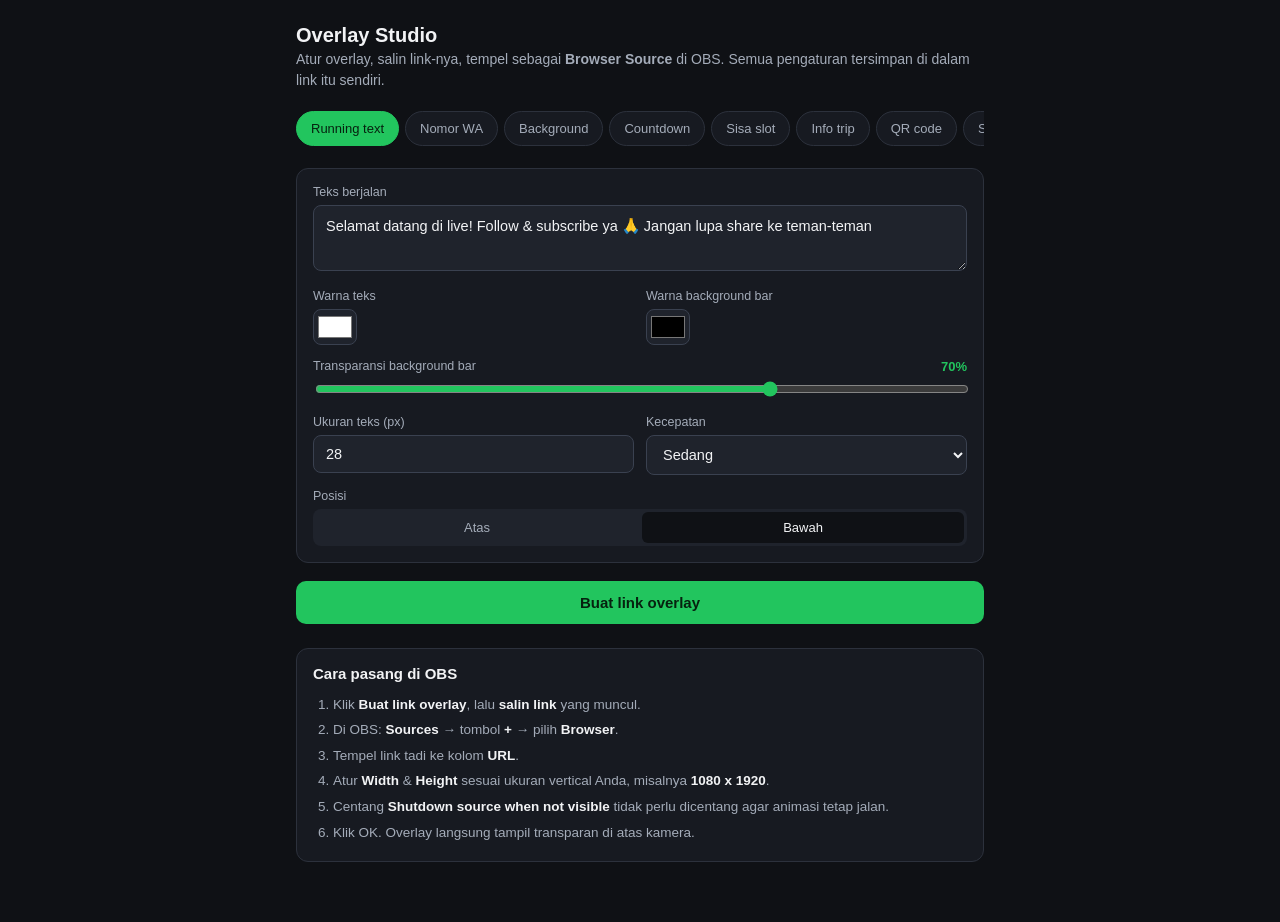
==== index.html @ 0dc7e1d9 "Rename Index.html to index.html" ====
<!DOCTYPE html>
<html lang="id">
<head>
<meta charset="UTF-8">
<meta name="viewport" content="width=device-width, initial-scale=1, viewport-fit=cover">
<title>Overlay Studio - OBS Overlay Generator</title>
<style>
  :root {
    --bg0: #0f1115; --bg1: #171a21; --bg2: #1f232c;
    --border: #2c313c; --border-strong: #3a4150;
    --text-primary: #f2f3f5; --text-secondary: #a4acb9; --text-muted: #6b7280;
    --accent: #22c55e; --accent-dark: #15803d;
    --pink: #ec4899; --blue: #3b82f6; --amber: #f59e0b;
    --radius: 10px;
  }
  * { box-sizing: border-box; }
  html, body {
    margin: 0; padding: 0;
    background: var(--bg0);
    color: var(--text-primary);
    font-family: -apple-system, BlinkMacSystemFont, "Segoe UI", Roboto, sans-serif;
    padding-top: env(safe-area-inset-top, 0px);
    padding-bottom: env(safe-area-inset-bottom, 0px);
  }
  .wrap { max-width: 720px; margin: 0 auto; padding: 20px 16px 60px; }
  h1 { font-size: 20px; font-weight: 600; margin: 4px 0 2px; }
  .sub { color: var(--text-secondary); font-size: 14px; margin: 0 0 20px; line-height: 1.5; }
  .tabs { display: flex; gap: 6px; overflow-x: auto; padding-bottom: 4px; margin-bottom: 18px; }
  .tab {
    flex: 0 0 auto; padding: 9px 14px; border-radius: 999px;
    background: var(--bg1); border: 1px solid var(--border);
    color: var(--text-secondary); font-size: 13px; font-weight: 500;
    cursor: pointer; white-space: nowrap; user-select: none;
  }
  .tab.active { background: var(--accent); border-color: var(--accent); color: #06210f; }
  .panel { display: none; }
  .panel.active { display: block; }
  .card {
    background: var(--bg1); border: 1px solid var(--border);
    border-radius: 12px; padding: 16px; margin-bottom: 14px;
  }
  label { display: block; font-size: 12.5px; color: var(--text-secondary); margin: 0 0 6px; font-weight: 500; }
  .row { margin-bottom: 14px; }
  .row:last-child { margin-bottom: 0; }
  input[type=text], input[type=number], select, textarea {
    width: 100%; background: var(--bg2); border: 1px solid var(--border-strong);
    color: var(--text-primary); border-radius: 8px; padding: 10px 12px;
    font-size: 14.5px; font-family: inherit;
  }
  textarea { resize: vertical; min-height: 60px; line-height: 1.5; }
  input[type=color] {
    width: 44px; height: 36px; border-radius: 8px; border: 1px solid var(--border-strong);
    background: var(--bg2); padding: 2px; cursor: pointer;
  }
  input[type=range] { width: 100%; accent-color: var(--accent); }
  .two-col { display: grid; grid-template-columns: 1fr 1fr; gap: 12px; }
  .color-row { display: flex; align-items: center; gap: 10px; }
  .color-row span { font-size: 13px; color: var(--text-muted); }
  .hint { font-size: 12px; color: var(--text-muted); margin-top: 5px; line-height: 1.4; }
  .range-val { font-size: 13px; color: var(--accent); font-weight: 600; float: right; }
  .btn {
    width: 100%; padding: 13px; border-radius: 10px; border: none;
    background: var(--accent); color: #06210f; font-size: 15px; font-weight: 600;
    cursor: pointer; margin-top: 4px;
  }
  .btn:active { transform: scale(0.98); }
  .link-box {
    background: var(--bg2); border: 1px solid var(--border-strong); border-radius: 8px;
    padding: 10px 12px; font-size: 12px; color: var(--text-secondary);
    word-break: break-all; margin-top: 12px; font-family: monospace; display: none;
    line-height: 1.5;
  }
  .link-box.show { display: block; }
  .copied { color: var(--accent) !important; }
  .preview-btn {
    display: block; text-align: center; margin-top: 10px; padding: 11px;
    border-radius: 10px; border: 1px solid var(--border-strong); color: var(--text-primary);
    text-decoration: none; font-size: 14px; font-weight: 500; background: var(--bg2);
  }
  .obs-steps {
    background: var(--bg1); border: 1px solid var(--border); border-radius: 12px;
    padding: 16px; margin-top: 24px;
  }
  .obs-steps h3 { font-size: 15px; margin: 0 0 10px; }
  .obs-steps ol { margin: 0; padding-left: 20px; color: var(--text-secondary); font-size: 13.5px; line-height: 1.9; }
  .obs-steps b { color: var(--text-primary); }
  .segment { display: flex; gap: 4px; background: var(--bg2); border-radius: 8px; padding: 3px; }
  .segment button {
    flex: 1; padding: 8px; border: none; border-radius: 6px; background: transparent;
    color: var(--text-secondary); font-size: 13px; cursor: pointer; font-weight: 500;
  }
  .segment button.active { background: var(--bg0); color: var(--text-primary); }
</style>
</head>
<body>

<div id="editor" class="wrap">
  <h1>Overlay Studio</h1>
  <p class="sub">Atur overlay, salin link-nya, tempel sebagai <b>Browser Source</b> di OBS. Semua pengaturan tersimpan di dalam link itu sendiri.</p>

  <div class="tabs">
    <div class="tab active" data-tab="runningtext">Running text</div>
    <div class="tab" data-tab="wa">Nomor WA</div>
    <div class="tab" data-tab="bg">Background</div>
    <div class="tab" data-tab="countdown">Countdown</div>
    <div class="tab" data-tab="slot">Sisa slot</div>
    <div class="tab" data-tab="trip">Info trip</div>
    <div class="tab" data-tab="qr">QR code</div>
    <div class="tab" data-tab="social">Social bar</div>
    <div class="tab" data-tab="alert">Alert manual</div>
    <div class="tab" data-tab="frame">Bingkai</div>
    <div class="tab" data-tab="livebadge">Live badge</div>
    <div class="tab" data-tab="camcircle">Kamera bulat</div>
    <div class="tab" data-tab="splitline">Garis pemisah</div>
  </div>

  <!-- RUNNING TEXT -->
  <div class="panel active" id="panel-runningtext">
    <div class="card">
      <div class="row">
        <label>Teks berjalan</label>
        <textarea id="rt-text">Selamat datang di live! Follow & subscribe ya 🙏 Jangan lupa share ke teman-teman</textarea>
      </div>
      <div class="row two-col">
        <div>
          <label>Warna teks</label>
          <div class="color-row"><input type="color" id="rt-color" value="#ffffff"></div>
        </div>
        <div>
          <label>Warna background bar</label>
          <div class="color-row"><input type="color" id="rt-bgcolor" value="#000000"></div>
        </div>
      </div>
      <div class="row">
        <label>Transparansi background bar<span class="range-val" id="rt-opacity-val">70%</span></label>
        <input type="range" id="rt-opacity" min="0" max="100" value="70">
      </div>
      <div class="row two-col">
        <div>
          <label>Ukuran teks (px)</label>
          <input type="number" id="rt-size" value="28" min="10" max="80">
        </div>
        <div>
          <label>Kecepatan</label>
          <select id="rt-speed">
            <option value="35">Lambat</option>
            <option value="20" selected>Sedang</option>
            <option value="10">Cepat</option>
          </select>
        </div>
      </div>
      <div class="row">
        <label>Posisi</label>
        <div class="segment">
          <button data-val="top" class="pos-btn">Atas</button>
          <button data-val="bottom" class="pos-btn active">Bawah</button>
        </div>
      </div>
    </div>
    <button class="btn" onclick="generateLink('runningtext')">Buat link overlay</button>
    <div class="link-box" id="link-runningtext"></div>
    <button class="preview-btn" id="preview-runningtext" style="display:none">Lihat pratinjau</button>
  </div>

  <!-- WA -->
  <div class="panel" id="panel-wa">
    <div class="card">
      <div class="row">
        <label>Nomor WhatsApp (tampil sebagai teks)</label>
        <input type="text" id="wa-number" placeholder="0812-3456-7890" value="0812-3456-7890">
      </div>
      <div class="row">
        <label>Label kecil di atas nomor (opsional)</label>
        <input type="text" id="wa-label" placeholder="Order via WA" value="Order via WhatsApp">
      </div>
      <div class="row two-col">
        <div>
          <label>Warna teks</label>
          <div class="color-row"><input type="color" id="wa-color" value="#ffffff"></div>
        </div>
        <div>
          <label>Warna badge</label>
          <div class="color-row"><input type="color" id="wa-bgcolor" value="#22c55e"></div>
        </div>
      </div>
      <div class="row">
        <label>Efek</label>
        <div class="segment">
          <button data-val="pulse" class="wa-effect active">Berdenyut</button>
          <button data-val="bounce" class="wa-effect">Memantul</button>
          <button data-val="static" class="wa-effect">Diam</button>
        </div>
      </div>
      <div class="row">
        <label>Posisi</label>
        <select id="wa-pos">
          <option value="bottom-right" selected>Kanan bawah</option>
          <option value="bottom-left">Kiri bawah</option>
          <option value="top-right">Kanan atas</option>
          <option value="top-left">Kiri atas</option>
        </select>
      </div>
    </div>
    <button class="btn" onclick="generateLink('wa')">Buat link overlay</button>
    <div class="link-box" id="link-wa"></div>
    <button class="preview-btn" id="preview-wa" style="display:none">Lihat pratinjau</button>
  </div>

  <!-- BG -->
  <div class="panel" id="panel-bg">
    <div class="card">
      <div class="row">
        <label>Gaya background</label>
        <select id="bg-style">
          <option value="particles">Partikel melayang</option>
          <option value="gradient">Gradasi bergerak</option>
          <option value="bokeh">Bokeh lingkaran</option>
          <option value="grid">Grid neon bergerak</option>
        </select>
      </div>
      <div class="row two-col">
        <div>
          <label>Warna utama</label>
          <div class="color-row"><input type="color" id="bg-color1" value="#22c55e"></div>
        </div>
        <div>
          <label>Warna kedua</label>
          <div class="color-row"><input type="color" id="bg-color2" value="#ec4899"></div>
        </div>
      </div>
      <div class="row">
        <label>Kecepatan animasi<span class="range-val" id="bg-speed-val">Sedang</span></label>
        <input type="range" id="bg-speed" min="1" max="3" value="2">
      </div>
      <div class="hint">Background ini transparan — cocok ditaruh sebagai layer paling belakang di OBS, di bawah kamera Anda.</div>
    </div>
    <button class="btn" onclick="generateLink('bg')">Buat link overlay</button>
    <div class="link-box" id="link-bg"></div>
    <button class="preview-btn" id="preview-bg" style="display:none">Lihat pratinjau</button>
  </div>

  <!-- COUNTDOWN -->
  <div class="panel" id="panel-countdown">
    <div class="card">
      <div class="row">
        <label>Judul kecil</label>
        <input type="text" id="cd-title" value="Berangkat dalam">
      </div>
      <div class="row">
        <label>Tanggal & jam target</label>
        <input type="text" id="cd-target" placeholder="2026-10-05T06:00" value="">
        <div class="hint">Format: YYYY-MM-DD lalu jam, misal 2026-10-05T06:00 (jam 6 pagi tgl 5 Okt 2026). Boleh diketik manual.</div>
      </div>
      <div class="row two-col">
        <div>
          <label>Warna teks</label>
          <div class="color-row"><input type="color" id="cd-color" value="#ffffff"></div>
        </div>
        <div>
          <label>Warna badge</label>
          <div class="color-row"><input type="color" id="cd-bgcolor" value="#15803d"></div>
        </div>
      </div>
      <div class="row">
        <label>Posisi</label>
        <select id="cd-pos">
          <option value="top-center" selected>Tengah atas</option>
          <option value="top-right">Kanan atas</option>
          <option value="top-left">Kiri atas</option>
          <option value="bottom-center">Tengah bawah</option>
        </select>
      </div>
      <div class="hint">Kalau waktu sudah lewat, overlay otomatis menampilkan "Trip sudah dimulai".</div>
    </div>
    <button class="btn" onclick="generateLink('countdown')">Buat link overlay</button>
    <div class="link-box" id="link-countdown"></div>
    <button class="preview-btn" id="preview-countdown" style="display:none">Lihat pratinjau</button>
  </div>

  <!-- SLOT -->
  <div class="panel" id="panel-slot">
    <div class="card">
      <div class="row two-col">
        <div>
          <label>Sisa slot</label>
          <input type="number" id="slot-sisa" value="4" min="0">
        </div>
        <div>
          <label>Total kuota</label>
          <input type="number" id="slot-total" value="15" min="1">
        </div>
      </div>
      <div class="row">
        <label>Teks tambahan (opsional)</label>
        <input type="text" id="slot-label" value="Slot pendakian tersisa">
      </div>
      <div class="row two-col">
        <div>
          <label>Warna teks</label>
          <div class="color-row"><input type="color" id="slot-color" value="#ffffff"></div>
        </div>
        <div>
          <label>Warna badge</label>
          <div class="color-row"><input type="color" id="slot-bgcolor" value="#d97706"></div>
        </div>
      </div>
      <div class="row">
        <label>Posisi</label>
        <select id="slot-pos">
          <option value="top-right" selected>Kanan atas</option>
          <option value="top-left">Kiri atas</option>
          <option value="bottom-right">Kanan bawah</option>
          <option value="bottom-left">Kiri bawah</option>
        </select>
      </div>
      <div class="hint">Angka sisa slot ini manual — ubah di sini lalu generate ulang link setiap kali slot berkurang.</div>
    </div>
    <button class="btn" onclick="generateLink('slot')">Buat link overlay</button>
    <div class="link-box" id="link-slot"></div>
    <button class="preview-btn" id="preview-slot" style="display:none">Lihat pratinjau</button>
  </div>

  <!-- TRIP INFO (lower third) -->
  <div class="panel" id="panel-trip">
    <div class="card">
      <div class="row">
        <label>Nama gunung / trip</label>
        <input type="text" id="trip-nama" value="Gunung Prau via Patak Banteng">
      </div>
      <div class="row two-col">
        <div>
          <label>Tanggal</label>
          <input type="text" id="trip-tanggal" value="5-6 Okt 2026">
        </div>
        <div>
          <label>Harga</label>
          <input type="text" id="trip-harga" value="Rp350.000">
        </div>
      </div>
      <div class="row">
        <label>Fasilitas singkat (opsional)</label>
        <input type="text" id="trip-fasilitas" value="Termasuk: guide, tenda, makan 3x">
      </div>
      <div class="row two-col">
        <div>
          <label>Warna teks</label>
          <div class="color-row"><input type="color" id="trip-color" value="#ffffff"></div>
        </div>
        <div>
          <label>Warna panel</label>
          <div class="color-row"><input type="color" id="trip-bgcolor" value="#1e3a2f"></div>
        </div>
      </div>
      <div class="hint">Muncul dari bawah lalu diam beberapa detik, cocok dipakai saat Anda menjelaskan detail trip.</div>
    </div>
    <button class="btn" onclick="generateLink('trip')">Buat link overlay</button>
    <div class="link-box" id="link-trip"></div>
    <button class="preview-btn" id="preview-trip" style="display:none">Lihat pratinjau</button>
  </div>

  <!-- QR -->
  <div class="panel" id="panel-qr">
    <div class="card">
      <div class="row">
        <label>Isi QR (link pendaftaran / wa.me / dll)</label>
        <input type="text" id="qr-data" value="https://wa.me/6281234567890">
      </div>
      <div class="row">
        <label>Label di bawah QR</label>
        <input type="text" id="qr-label" value="Scan untuk daftar">
      </div>
      <div class="row">
        <label>Posisi</label>
        <select id="qr-pos">
          <option value="bottom-right" selected>Kanan bawah</option>
          <option value="bottom-left">Kiri bawah</option>
          <option value="top-right">Kanan atas</option>
          <option value="top-left">Kiri atas</option>
        </select>
      </div>
      <div class="hint">QR dibuat otomatis dari isi di atas, tampil dengan kotak putih agar mudah discan.</div>
    </div>
    <button class="btn" onclick="generateLink('qr')">Buat link overlay</button>
    <div class="link-box" id="link-qr"></div>
    <button class="preview-btn" id="preview-qr" style="display:none">Lihat pratinjau</button>
  </div>

  <!-- SOCIAL BAR -->
  <div class="panel" id="panel-social">
    <div class="card">
      <div class="row">
        <label>Instagram</label>
        <input type="text" id="soc-ig" value="@opentrip.id">
      </div>
      <div class="row">
        <label>TikTok</label>
        <input type="text" id="soc-tiktok" value="@opentrip.id">
      </div>
      <div class="row">
        <label>WhatsApp</label>
        <input type="text" id="soc-wa" value="0812-3456-7890">
      </div>
      <div class="row two-col">
        <div>
          <label>Warna teks</label>
          <div class="color-row"><input type="color" id="soc-color" value="#ffffff"></div>
        </div>
        <div>
          <label>Warna bar</label>
          <div class="color-row"><input type="color" id="soc-bgcolor" value="#0f172a"></div>
        </div>
      </div>
      <div class="row">
        <label>Posisi</label>
        <select id="soc-pos">
          <option value="top" selected>Bar atas</option>
          <option value="bottom">Bar bawah</option>
        </select>
      </div>
    </div>
    <button class="btn" onclick="generateLink('social')">Buat link overlay</button>
    <div class="link-box" id="link-social"></div>
    <button class="preview-btn" id="preview-social" style="display:none">Lihat pratinjau</button>
  </div>

  <!-- ALERT MANUAL -->
  <div class="panel" id="panel-alert">
    <div class="card">
      <div class="row">
        <label>Teks alert</label>
        <input type="text" id="alert-text" value="Pendaftar baru masuk!">
      </div>
      <div class="row two-col">
        <div>
          <label>Warna teks</label>
          <div class="color-row"><input type="color" id="alert-color" value="#ffffff"></div>
        </div>
        <div>
          <label>Warna badge</label>
          <div class="color-row"><input type="color" id="alert-bgcolor" value="#ec4899"></div>
        </div>
      </div>
      <div class="row">
        <label>Muncul selama (detik)</label>
        <input type="number" id="alert-durasi" value="5" min="2" max="30">
      </div>
      <div class="hint">Beda dari overlay lain: overlay ini muncul di tengah, tampil sesuai durasi, lalu hilang otomatis. Gunakan tombol pratinjau untuk memicunya ulang tiap kali dibutuhkan — untuk OBS, buka source ini lalu klik "Tampilkan lagi" di pojok saat mau memicu manual.</div>
    </div>
    <button class="btn" onclick="generateLink('alert')">Buat link overlay</button>
    <div class="link-box" id="link-alert"></div>
    <button class="preview-btn" id="preview-alert" style="display:none">Lihat pratinjau</button>
  </div>

  <!-- FRAME -->
  <div class="panel" id="panel-frame">
    <div class="card">
      <div class="row">
        <label>Warna bingkai</label>
        <div class="color-row"><input type="color" id="frame-color" value="#22c55e"></div>
      </div>
      <div class="row">
        <label>Gaya</label>
        <select id="frame-style">
          <option value="corners">Sudut saja</option>
          <option value="full" selected>Garis penuh tepi</option>
          <option value="sparkle">Garis + kilau bergerak</option>
        </select>
      </div>
      <div class="row">
        <label>Ketebalan (px)</label>
        <input type="number" id="frame-thick" value="6" min="2" max="20">
      </div>
      <div class="hint">Taruh sebagai layer paling atas di OBS agar bingkai tampil mengelilingi seluruh tampilan live.</div>
    </div>
    <button class="btn" onclick="generateLink('frame')">Buat link overlay</button>
    <div class="link-box" id="link-frame"></div>
    <button class="preview-btn" id="preview-frame" style="display:none">Lihat pratinjau</button>
  </div>

  <!-- LIVE BADGE -->
  <div class="panel" id="panel-livebadge">
    <div class="card">
      <div class="row">
        <label>Teks badge</label>
        <input type="text" id="lb-text" value="Live di TikTok & YouTube">
      </div>
      <div class="row two-col">
        <div>
          <label>Warna teks</label>
          <div class="color-row"><input type="color" id="lb-color" value="#111111"></div>
        </div>
        <div>
          <label>Warna badge</label>
          <div class="color-row"><input type="color" id="lb-bgcolor" value="#ffffff"></div>
        </div>
      </div>
      <div class="row">
        <label>Posisi</label>
        <select id="lb-pos">
          <option value="top-center" selected>Tengah atas</option>
          <option value="center">Tengah layar</option>
          <option value="bottom-center">Tengah bawah</option>
        </select>
      </div>
      <div class="hint">Badge kotak dengan ikon chat di kiri-kanan, mirip label "Live on Twitch" yang biasa dipakai untuk menandai simulcast.</div>
    </div>
    <button class="btn" onclick="generateLink('livebadge')">Buat link overlay</button>
    <div class="link-box" id="link-livebadge"></div>
    <button class="preview-btn" id="preview-livebadge" style="display:none">Lihat pratinjau</button>
  </div>

  <!-- CAMERA CIRCLE -->
  <div class="panel" id="panel-camcircle">
    <div class="card">
      <div class="row">
        <label>Ukuran lingkaran</label>
        <select id="cc-size">
          <option value="180">Kecil</option>
          <option value="260" selected>Sedang</option>
          <option value="340">Besar</option>
        </select>
      </div>
      <div class="row">
        <label>Posisi</label>
        <select id="cc-pos">
          <option value="bottom-right" selected>Kanan bawah</option>
          <option value="bottom-left">Kiri bawah</option>
          <option value="top-right">Kanan atas</option>
          <option value="top-left">Kiri atas</option>
        </select>
      </div>
      <div class="row two-col">
        <div>
          <label>Warna border</label>
          <div class="color-row"><input type="color" id="cc-bordercolor" value="#ffffff"></div>
        </div>
        <div>
          <label>Ketebalan border (px)</label>
          <input type="number" id="cc-borderthick" value="6" min="2" max="20">
        </div>
      </div>
      <div class="hint">Ini hanya bingkai lingkaran transparan di tengahnya. Di OBS, taruh source kamera Anda di bawah bingkai ini, lalu geser & sesuaikan ukurannya sampai wajah pas berada di dalam lingkaran.</div>
    </div>
    <button class="btn" onclick="generateLink('camcircle')">Buat link overlay</button>
    <div class="link-box" id="link-camcircle"></div>
    <button class="preview-btn" id="preview-camcircle" style="display:none">Lihat pratinjau</button>
  </div>

  <!-- SPLIT LINE -->
  <div class="panel" id="panel-splitline">
    <div class="card">
      <div class="row">
        <label>Posisi garis</label>
        <select id="split-pos">
          <option value="50" selected>Tengah (50%)</option>
          <option value="40">Lebih ke atas (40%)</option>
          <option value="60">Lebih ke bawah (60%)</option>
        </select>
      </div>
      <div class="row two-col">
        <div>
          <label>Warna garis</label>
          <div class="color-row"><input type="color" id="split-color" value="#ffffff"></div>
        </div>
        <div>
          <label>Ketebalan (px)</label>
          <input type="number" id="split-thick" value="6" min="2" max="20">
        </div>
      </div>
      <div class="hint">Garis horizontal membagi layar jadi dua area, seperti tampilan live dengan dua kamera bertumpuk (kamera wajah di atas, layar/produk di bawah). Taruh source kamera atas dan bawah sendiri di OBS, garis ini hanya pembatasnya, ditaruh di layer paling depan.</div>
    </div>
    <button class="btn" onclick="generateLink('splitline')">Buat link overlay</button>
    <div class="link-box" id="link-splitline"></div>
    <button class="preview-btn" id="preview-splitline" style="display:none">Lihat pratinjau</button>
  </div>

  <div class="obs-steps">
    <h3>Cara pasang di OBS</h3>
    <ol>
      <li>Klik <b>Buat link overlay</b>, lalu <b>salin link</b> yang muncul.</li>
      <li>Di OBS: <b>Sources</b> → tombol <b>+</b> → pilih <b>Browser</b>.</li>
      <li>Tempel link tadi ke kolom <b>URL</b>.</li>
      <li>Atur <b>Width</b> & <b>Height</b> sesuai ukuran vertical Anda, misalnya <b>1080 x 1920</b>.</li>
      <li>Centang <b>Shutdown source when not visible</b> tidak perlu dicentang agar animasi tetap jalan.</li>
      <li>Klik OK. Overlay langsung tampil transparan di atas kamera.</li>
    </ol>
  </div>
</div>

<!-- OVERLAY RENDER TARGETS (hidden unless URL has ?ov=) -->
<div id="ov-runningtext" style="display:none"></div>
<div id="ov-wa" style="display:none"></div>
<div id="ov-bg" style="display:none"></div>
<div id="ov-countdown" style="display:none"></div>
<div id="ov-slot" style="display:none"></div>
<div id="ov-trip" style="display:none"></div>
<div id="ov-qr" style="display:none"></div>
<div id="ov-social" style="display:none"></div>
<div id="ov-alert" style="display:none"></div>
<div id="ov-frame" style="display:none"></div>
<div id="ov-livebadge" style="display:none"></div>
<div id="ov-camcircle" style="display:none"></div>
<div id="ov-splitline" style="display:none"></div>

<script>
// ---------- TAB SWITCHING ----------
document.querySelectorAll('.tab').forEach(t => {
  t.onclick = () => {
    document.querySelectorAll('.tab').forEach(x => x.classList.remove('active'));
    document.querySelectorAll('.panel').forEach(x => x.classList.remove('active'));
    t.classList.add('active');
    document.getElementById('panel-' + t.dataset.tab).classList.add('active');
  };
});
document.querySelectorAll('.pos-btn').forEach(b => {
  b.onclick = () => { document.querySelectorAll('.pos-btn').forEach(x=>x.classList.remove('active')); b.classList.add('active'); };
});
document.querySelectorAll('.wa-effect').forEach(b => {
  b.onclick = () => { document.querySelectorAll('.wa-effect').forEach(x=>x.classList.remove('active')); b.classList.add('active'); };
});
document.getElementById('rt-opacity').oninput = e => document.getElementById('rt-opacity-val').textContent = e.target.value + '%';
document.getElementById('bg-speed').oninput = e => {
  const labels = {1:'Lambat', 2:'Sedang', 3:'Cepat'};
  document.getElementById('bg-speed-val').textContent = labels[e.target.value];
};

function b64(str) { return btoa(unescape(encodeURIComponent(str))); }

function baseUrl() {
  return location.origin + location.pathname;
}

function generateLink(type) {
  const p = new URLSearchParams();
  p.set('ov', type);

  if (type === 'runningtext') {
    p.set('text', b64(document.getElementById('rt-text').value || ' '));
    p.set('color', document.getElementById('rt-color').value);
    p.set('bgcolor', document.getElementById('rt-bgcolor').value);
    p.set('opacity', document.getElementById('rt-opacity').value);
    p.set('size', document.getElementById('rt-size').value);
    p.set('speed', document.getElementById('rt-speed').value);
    p.set('pos', document.querySelector('.pos-btn.active').dataset.val);
  } else if (type === 'wa') {
    p.set('number', b64(document.getElementById('wa-number').value || ''));
    p.set('label', b64(document.getElementById('wa-label').value || ''));
    p.set('color', document.getElementById('wa-color').value);
    p.set('bgcolor', document.getElementById('wa-bgcolor').value);
    p.set('effect', document.querySelector('.wa-effect.active').dataset.val);
    p.set('pos', document.getElementById('wa-pos').value);
  } else if (type === 'bg') {
    p.set('style', document.getElementById('bg-style').value);
    p.set('c1', document.getElementById('bg-color1').value);
    p.set('c2', document.getElementById('bg-color2').value);
    p.set('speed', document.getElementById('bg-speed').value);
  } else if (type === 'countdown') {
    p.set('title', b64(document.getElementById('cd-title').value || ''));
    p.set('target', document.getElementById('cd-target').value || '');
    p.set('color', document.getElementById('cd-color').value);
    p.set('bgcolor', document.getElementById('cd-bgcolor').value);
    p.set('pos', document.getElementById('cd-pos').value);
  } else if (type === 'slot') {
    p.set('sisa', document.getElementById('slot-sisa').value);
    p.set('total', document.getElementById('slot-total').value);
    p.set('label', b64(document.getElementById('slot-label').value || ''));
    p.set('color', document.getElementById('slot-color').value);
    p.set('bgcolor', document.getElementById('slot-bgcolor').value);
    p.set('pos', document.getElementById('slot-pos').value);
  } else if (type === 'trip') {
    p.set('nama', b64(document.getElementById('trip-nama').value || ''));
    p.set('tanggal', b64(document.getElementById('trip-tanggal').value || ''));
    p.set('harga', b64(document.getElementById('trip-harga').value || ''));
    p.set('fasilitas', b64(document.getElementById('trip-fasilitas').value || ''));
    p.set('color', document.getElementById('trip-color').value);
    p.set('bgcolor', document.getElementById('trip-bgcolor').value);
  } else if (type === 'qr') {
    p.set('data', b64(document.getElementById('qr-data').value || ''));
    p.set('label', b64(document.getElementById('qr-label').value || ''));
    p.set('pos', document.getElementById('qr-pos').value);
  } else if (type === 'social') {
    p.set('ig', b64(document.getElementById('soc-ig').value || ''));
    p.set('tiktok', b64(document.getElementById('soc-tiktok').value || ''));
    p.set('wa', b64(document.getElementById('soc-wa').value || ''));
    p.set('color', document.getElementById('soc-color').value);
    p.set('bgcolor', document.getElementById('soc-bgcolor').value);
    p.set('pos', document.getElementById('soc-pos').value);
  } else if (type === 'alert') {
    p.set('text', b64(document.getElementById('alert-text').value || ''));
    p.set('color', document.getElementById('alert-color').value);
    p.set('bgcolor', document.getElementById('alert-bgcolor').value);
    p.set('durasi', document.getElementById('alert-durasi').value);
  } else if (type === 'frame') {
    p.set('color', document.getElementById('frame-color').value);
    p.set('style', document.getElementById('frame-style').value);
    p.set('thick', document.getElementById('frame-thick').value);
  } else if (type === 'livebadge') {
    p.set('text', b64(document.getElementById('lb-text').value || ''));
    p.set('color', document.getElementById('lb-color').value);
    p.set('bgcolor', document.getElementById('lb-bgcolor').value);
    p.set('pos', document.getElementById('lb-pos').value);
  } else if (type === 'camcircle') {
    p.set('size', document.getElementById('cc-size').value);
    p.set('pos', document.getElementById('cc-pos').value);
    p.set('bordercolor', document.getElementById('cc-bordercolor').value);
    p.set('borderthick', document.getElementById('cc-borderthick').value);
  } else if (type === 'splitline') {
    p.set('splitpos', document.getElementById('split-pos').value);
    p.set('color', document.getElementById('split-color').value);
    p.set('thick', document.getElementById('split-thick').value);
  }

  const url = baseUrl() + '?' + p.toString();
  const box = document.getElementById('link-' + type);
  box.classList.add('show');
  box.textContent = url;
  box.onclick = () => {
    navigator.clipboard.writeText(url).then(() => {
      box.classList.add('copied');
      const old = box.textContent;
      box.textContent = 'Tersalin! ' + old;
      setTimeout(() => { box.textContent = old; box.classList.remove('copied'); }, 1500);
    });
  };
  box.style.cursor = 'pointer';
  box.title = 'Klik untuk salin';

  const prevBtn = document.getElementById('preview-' + type);
  prevBtn.style.display = 'block';
  prevBtn.onclick = () => { location.href = url; };

  // try clipboard immediately too
  navigator.clipboard.writeText(url).catch(()=>{});
}

// ---------- OVERLAY RENDER MODE ----------
(function() {
  const params = new URLSearchParams(location.search);
  const ov = params.get('ov');
  if (!ov) return; // editor mode, do nothing more

  document.getElementById('editor').style.display = 'none';
  document.documentElement.style.background = 'transparent';
  document.body.style.background = 'transparent';

  const backBtn = document.createElement('button');
  backBtn.textContent = '← Editor';
  backBtn.style.cssText = 'position:fixed;top:10px;left:10px;z-index:9999;padding:8px 14px;border-radius:8px;border:1px solid #444;background:rgba(0,0,0,0.6);color:#fff;font-size:13px;font-family:sans-serif;';
  backBtn.onclick = () => { location.href = baseUrl(); };
  document.body.appendChild(backBtn);

  function unb64(s) { try { return decodeURIComponent(escape(atob(s))); } catch(e) { return ''; } }

  if (ov === 'runningtext') {
    const el = document.getElementById('ov-runningtext');
    el.style.display = 'block';
    const text = unb64(params.get('text') || '');
    const color = params.get('color') || '#ffffff';
    const bgcolor = params.get('bgcolor') || '#000000';
    const opacity = (parseInt(params.get('opacity') || '70')) / 100;
    const size = params.get('size') || '28';
    const speed = params.get('speed') || '20';
    const pos = params.get('pos') || 'bottom';

    function hexToRgba(hex, a) {
      const r = parseInt(hex.slice(1,3),16), g = parseInt(hex.slice(3,5),16), b = parseInt(hex.slice(5,7),16);
      return 'rgba(' + r + ',' + g + ',' + b + ',' + a + ')';
    }

    el.innerHTML = `
      <style>
        html, body { margin:0; padding:0; background:transparent; overflow:hidden; }
        .rt-bar {
          position: fixed; left:0; right:0; ${pos === 'top' ? 'top:0;' : 'bottom:0;'}
          background: ${hexToRgba(bgcolor, opacity)};
          padding: 14px 0;
          overflow: hidden;
          white-space: nowrap;
        }
        .rt-track {
          display: inline-block;
          white-space: nowrap;
          animation: rt-scroll ${speed}s linear infinite;
          font-size: ${size}px;
          color: ${color};
          font-family: -apple-system, sans-serif;
          font-weight: 600;
        }
        @keyframes rt-scroll {
          from { transform: translateX(100vw); }
          to { transform: translateX(-100%); }
        }
      </style>
      <div class="rt-bar"><div class="rt-track">${text.replace(/</g,'&lt;')}</div></div>
    `;
  }

  if (ov === 'wa') {
    const el = document.getElementById('ov-wa');
    el.style.display = 'block';
    const number = unb64(params.get('number') || '');
    const label = unb64(params.get('label') || '');
    const color = params.get('color') || '#ffffff';
    const bgcolor = params.get('bgcolor') || '#22c55e';
    const effect = params.get('effect') || 'pulse';
    const pos = params.get('pos') || 'bottom-right';
    const posCss = {
      'bottom-right': 'bottom:40px; right:40px;',
      'bottom-left': 'bottom:40px; left:40px;',
      'top-right': 'top:40px; right:40px;',
      'top-left': 'top:40px; left:40px;'
    }[pos];

    const animCss = effect === 'pulse'
      ? 'animation: wa-pulse 1.6s ease-in-out infinite;'
      : effect === 'bounce'
      ? 'animation: wa-bounce 1.4s ease-in-out infinite;'
      : '';

    el.innerHTML = `
      <style>
        html, body { margin:0; padding:0; background:transparent; overflow:hidden; }
        .wa-badge {
          position: fixed; ${posCss}
          background: ${bgcolor};
          color: ${color};
          padding: 14px 22px;
          border-radius: 16px;
          font-family: -apple-system, sans-serif;
          text-align: center;
          box-shadow: 0 6px 20px rgba(0,0,0,0.35);
          ${animCss}
        }
        .wa-label { font-size: 13px; opacity: 0.9; font-weight: 500; margin-bottom: 2px; }
        .wa-number { font-size: 24px; font-weight: 700; letter-spacing: 0.5px; }
        @keyframes wa-pulse {
          0%, 100% { transform: scale(1); }
          50% { transform: scale(1.05); }
        }
        @keyframes wa-bounce {
          0%, 100% { transform: translateY(0); }
          50% { transform: translateY(-12px); }
        }
      </style>
      <div class="wa-badge">
        ${label ? `<div class="wa-label">${label.replace(/</g,'&lt;')}</div>` : ''}
        <div class="wa-number">${number.replace(/</g,'&lt;')}</div>
      </div>
    `;
  }

  if (ov === 'bg') {
    const el = document.getElementById('ov-bg');
    el.style.display = 'block';
    const style = params.get('style') || 'particles';
    const c1 = params.get('c1') || '#22c55e';
    const c2 = params.get('c2') || '#ec4899';
    const speedRaw = parseInt(params.get('speed') || '2');
    const dur = { 1: 18, 2: 10, 3: 5 }[speedRaw] || 10;

    let inner = '';
    if (style === 'particles') {
      let dots = '';
      for (let i = 0; i < 30; i++) {
        const left = Math.random() * 100;
        const size = 4 + Math.random() * 10;
        const delay = Math.random() * dur;
        const d = 6 + Math.random() * dur;
        const color = i % 2 === 0 ? c1 : c2;
        dots += `<div class="p" style="left:${left}vw;width:${size}px;height:${size}px;background:${color};animation-duration:${d}s;animation-delay:-${delay}s;"></div>`;
      }
      inner = `
        <style>
          html, body { margin:0; padding:0; overflow:hidden; background:transparent; width:100vw; height:100vh; }
          .p { position:absolute; bottom:-20px; border-radius:50%; opacity:0.7; animation-name: floatUp; animation-timing-function: linear; animation-iteration-count: infinite; }
          @keyframes floatUp {
            from { transform: translateY(0) translateX(0); opacity:0; }
            10% { opacity:0.7; }
            90% { opacity:0.7; }
            to { transform: translateY(-110vh) translateX(30px); opacity:0; }
          }
        </style>
        <div style="position:fixed; inset:0;">${dots}</div>
      `;
    } else if (style === 'gradient') {
      inner = `
        <style>
          html, body { margin:0; padding:0; overflow:hidden; }
          .g { position:fixed; inset:0; background: linear-gradient(120deg, ${c1}, ${c2}, ${c1}); background-size: 300% 300%; animation: gmove ${dur}s ease infinite; opacity:0.55; }
          @keyframes gmove {
            0% { background-position: 0% 50%; }
            50% { background-position: 100% 50%; }
            100% { background-position: 0% 50%; }
          }
        </style>
        <div class="g"></div>
      `;
    } else if (style === 'bokeh') {
      let circles = '';
      for (let i = 0; i < 14; i++) {
        const left = Math.random() * 100;
        const top = Math.random() * 100;
        const size = 30 + Math.random() * 90;
        const color = i % 2 === 0 ? c1 : c2;
        const d = dur + Math.random() * dur;
        const delay = Math.random() * dur;
        circles += `<div class="bk" style="left:${left}vw;top:${top}vh;width:${size}px;height:${size}px;background:${color};animation-duration:${d}s;animation-delay:-${delay}s;"></div>`;
      }
      inner = `
        <style>
          html, body { margin:0; padding:0; overflow:hidden; }
          .bk { position:absolute; border-radius:50%; filter: blur(6px); opacity:0.35; animation-name: bkfloat; animation-timing-function: ease-in-out; animation-iteration-count: infinite; }
          @keyframes bkfloat {
            0%, 100% { transform: translate(0,0) scale(1); }
            50% { transform: translate(20px,-25px) scale(1.15); }
          }
        </style>
        <div style="position:fixed; inset:0;">${circles}</div>
      `;
    } else if (style === 'grid') {
      inner = `
        <style>
          html, body { margin:0; padding:0; overflow:hidden; }
          .grid {
            position:fixed; inset:-50%; width:200%; height:200%;
            background-image: linear-gradient(${c1}55 1px, transparent 1px), linear-gradient(90deg, ${c1}55 1px, transparent 1px);
            background-size: 60px 60px;
            animation: gridmove ${dur}s linear infinite;
          }
          @keyframes gridmove {
            from { transform: translate(0,0); }
            to { transform: translate(60px,60px); }
          }
        </style>
        <div class="grid"></div>
      `;
    }
    el.innerHTML = inner;
  }

  if (ov === 'countdown') {
    const el = document.getElementById('ov-countdown');
    el.style.display = 'block';
    const title = unb64(params.get('title') || '');
    const target = params.get('target') || '';
    const color = params.get('color') || '#ffffff';
    const bgcolor = params.get('bgcolor') || '#15803d';
    const pos = params.get('pos') || 'top-center';
    const posCss = {
      'top-center': 'top:30px; left:50%; transform:translateX(-50%);',
      'top-right': 'top:30px; right:30px;',
      'top-left': 'top:30px; left:30px;',
      'bottom-center': 'bottom:30px; left:50%; transform:translateX(-50%);'
    }[pos];

    el.innerHTML = `
      <style>
        html, body { margin:0; padding:0; background:transparent; overflow:hidden; }
        .cd-box {
          position: fixed; ${posCss}
          background: ${bgcolor}; color: ${color};
          padding: 14px 24px; border-radius: 14px;
          font-family: -apple-system, sans-serif; text-align: center;
          box-shadow: 0 6px 20px rgba(0,0,0,0.35);
        }
        .cd-title { font-size: 13px; opacity: 0.9; margin-bottom: 4px; font-weight: 500; }
        .cd-time { font-size: 30px; font-weight: 700; letter-spacing: 0.5px; }
      </style>
      <div class="cd-box">
        <div class="cd-title">${title.replace(/</g,'&lt;')}</div>
        <div class="cd-time" id="cd-out">--:--:--:--</div>
      </div>
    `;
    function tick() {
      const out = document.getElementById('cd-out');
      if (!out) return;
      const t = new Date(target).getTime();
      if (!target || isNaN(t)) { out.textContent = 'Segera'; return; }
      const now = Date.now();
      let diff = t - now;
      if (diff <= 0) { out.textContent = 'Trip sudah dimulai'; return; }
      const d = Math.floor(diff / 86400000); diff -= d*86400000;
      const h = Math.floor(diff / 3600000); diff -= h*3600000;
      const m = Math.floor(diff / 60000); diff -= m*60000;
      const s = Math.floor(diff / 1000);
      out.textContent = d + 'h ' + String(h).padStart(2,'0') + ':' + String(m).padStart(2,'0') + ':' + String(s).padStart(2,'0');
    }
    tick();
    setInterval(tick, 1000);
  }

  if (ov === 'slot') {
    const el = document.getElementById('ov-slot');
    el.style.display = 'block';
    const sisa = params.get('sisa') || '0';
    const total = params.get('total') || '0';
    const label = unb64(params.get('label') || '');
    const color = params.get('color') || '#ffffff';
    const bgcolor = params.get('bgcolor') || '#d97706';
    const pos = params.get('pos') || 'top-right';
    const posCss = {
      'top-right': 'top:30px; right:30px;',
      'top-left': 'top:30px; left:30px;',
      'bottom-right': 'bottom:30px; right:30px;',
      'bottom-left': 'bottom:30px; left:30px;'
    }[pos];

    el.innerHTML = `
      <style>
        html, body { margin:0; padding:0; background:transparent; overflow:hidden; }
        .sl-box {
          position: fixed; ${posCss}
          background: ${bgcolor}; color: ${color};
          padding: 12px 20px; border-radius: 14px;
          font-family: -apple-system, sans-serif; text-align: center;
          box-shadow: 0 6px 20px rgba(0,0,0,0.35);
          animation: sl-pulse 1.8s ease-in-out infinite;
        }
        .sl-label { font-size: 12px; opacity: 0.9; font-weight: 500; }
        .sl-num { font-size: 26px; font-weight: 700; }
        @keyframes sl-pulse {
          0%, 100% { transform: scale(1); }
          50% { transform: scale(1.04); }
        }
      </style>
      <div class="sl-box">
        <div class="sl-label">${label.replace(/</g,'&lt;')}</div>
        <div class="sl-num">${sisa} / ${total}</div>
      </div>
    `;
  }

  if (ov === 'trip') {
    const el = document.getElementById('ov-trip');
    el.style.display = 'block';
    const nama = unb64(params.get('nama') || '');
    const tanggal = unb64(params.get('tanggal') || '');
    const harga = unb64(params.get('harga') || '');
    const fasilitas = unb64(params.get('fasilitas') || '');
    const color = params.get('color') || '#ffffff';
    const bgcolor = params.get('bgcolor') || '#1e3a2f';

    el.innerHTML = `
      <style>
        html, body { margin:0; padding:0; background:transparent; overflow:hidden; }
        .lt-wrap { position: fixed; left:0; right:0; bottom:60px; display:flex; justify-content:center; }
        .lt-box {
          background: ${bgcolor}; color: ${color};
          padding: 16px 26px; border-radius: 14px; max-width: 90vw;
          font-family: -apple-system, sans-serif;
          box-shadow: 0 8px 24px rgba(0,0,0,0.4);
          animation: lt-in 0.6s ease-out;
          text-align: center;
        }
        .lt-nama { font-size: 20px; font-weight: 700; margin-bottom: 4px; }
        .lt-meta { font-size: 15px; opacity: 0.9; margin-bottom: 2px; }
        .lt-fasilitas { font-size: 13px; opacity: 0.75; margin-top: 4px; }
        @keyframes lt-in {
          from { transform: translateY(40px); opacity: 0; }
          to { transform: translateY(0); opacity: 1; }
        }
      </style>
      <div class="lt-wrap">
        <div class="lt-box">
          <div class="lt-nama">${nama.replace(/</g,'&lt;')}</div>
          <div class="lt-meta">${tanggal.replace(/</g,'&lt;')} &middot; ${harga.replace(/</g,'&lt;')}</div>
          ${fasilitas ? `<div class="lt-fasilitas">${fasilitas.replace(/</g,'&lt;')}</div>` : ''}
        </div>
      </div>
    `;
  }

  if (ov === 'qr') {
    const el = document.getElementById('ov-qr');
    el.style.display = 'block';
    const data = unb64(params.get('data') || '');
    const label = unb64(params.get('label') || '');
    const pos = params.get('pos') || 'bottom-right';
    const posCss = {
      'bottom-right': 'bottom:40px; right:40px;',
      'bottom-left': 'bottom:40px; left:40px;',
      'top-right': 'top:40px; right:40px;',
      'top-left': 'top:40px; left:40px;'
    }[pos];

    el.innerHTML = `
      <style>
        html, body { margin:0; padding:0; background:transparent; overflow:hidden; }
        .qr-box {
          position: fixed; ${posCss}
          background: #ffffff; padding: 12px; border-radius: 14px;
          text-align: center; box-shadow: 0 6px 20px rgba(0,0,0,0.35);
          font-family: -apple-system, sans-serif;
        }
        .qr-label { font-size: 12px; color: #111; font-weight: 600; margin-top: 6px; }
      </style>
      <div class="qr-box">
        <div id="qr-canvas"></div>
        ${label ? `<div class="qr-label">${label.replace(/</g,'&lt;')}</div>` : ''}
      </div>
    `;
    const qrScript = document.createElement('script');
    qrScript.src = 'https://cdnjs.cloudflare.com/ajax/libs/qrcodejs/1.0.0/qrcode.min.js';
    qrScript.onload = () => {
      new QRCode(document.getElementById('qr-canvas'), { text: data || ' ', width: 140, height: 140 });
    };
    document.body.appendChild(qrScript);
  }

  if (ov === 'social') {
    const el = document.getElementById('ov-social');
    el.style.display = 'block';
    const ig = unb64(params.get('ig') || '');
    const tiktok = unb64(params.get('tiktok') || '');
    const wa = unb64(params.get('wa') || '');
    const color = params.get('color') || '#ffffff';
    const bgcolor = params.get('bgcolor') || '#0f172a';
    const pos = params.get('pos') || 'top';

    el.innerHTML = `
      <style>
        html, body { margin:0; padding:0; background:transparent; overflow:hidden; }
        .sb-bar {
          position: fixed; left:0; right:0; ${pos === 'top' ? 'top:0;' : 'bottom:0;'}
          background: ${bgcolor}; color: ${color};
          padding: 10px 0; display:flex; justify-content:center; gap:28px;
          font-family: -apple-system, sans-serif; font-size: 15px; font-weight: 600;
        }
        .sb-item { display:flex; align-items:center; gap:6px; }
      </style>
      <div class="sb-bar">
        ${ig ? `<div class="sb-item">IG ${ig.replace(/</g,'&lt;')}</div>` : ''}
        ${tiktok ? `<div class="sb-item">TikTok ${tiktok.replace(/</g,'&lt;')}</div>` : ''}
        ${wa ? `<div class="sb-item">WA ${wa.replace(/</g,'&lt;')}</div>` : ''}
      </div>
    `;
  }

  if (ov === 'alert') {
    const el = document.getElementById('ov-alert');
    el.style.display = 'block';
    const text = unb64(params.get('text') || '');
    const color = params.get('color') || '#ffffff';
    const bgcolor = params.get('bgcolor') || '#ec4899';
    const durasi = parseInt(params.get('durasi') || '5');

    el.innerHTML = `
      <style>
        html, body { margin:0; padding:0; background:transparent; overflow:hidden; }
        .al-wrap { position: fixed; top: 50%; left: 50%; transform: translate(-50%,-50%); }
        .al-box {
          background: ${bgcolor}; color: ${color};
          padding: 18px 32px; border-radius: 16px;
          font-family: -apple-system, sans-serif; font-size: 22px; font-weight: 700;
          box-shadow: 0 10px 30px rgba(0,0,0,0.4);
          animation: al-pop 0.5s ease-out, al-out 0.5s ease-in ${durasi}s forwards;
        }
        @keyframes al-pop {
          from { transform: scale(0.7); opacity: 0; }
          to { transform: scale(1); opacity: 1; }
        }
        @keyframes al-out {
          from { transform: scale(1); opacity: 1; }
          to { transform: scale(0.85); opacity: 0; }
        }
        .al-retrigger {
          position: fixed; bottom: 10px; left: 50%; transform: translateX(-50%);
          padding: 6px 12px; border-radius: 8px; background: rgba(0,0,0,0.5);
          color: #fff; font-size: 12px; font-family: sans-serif; border: 1px solid #555;
        }
      </style>
      <div class="al-wrap" id="al-wrap"><div class="al-box" id="al-box">${text.replace(/</g,'&lt;')}</div></div>
      <button class="al-retrigger" id="al-retrigger">Tampilkan lagi</button>
    `;
    document.getElementById('al-retrigger').onclick = () => {
      const wrap = document.getElementById('al-wrap');
      wrap.innerHTML = `<div class="al-box" style="background:${bgcolor};color:${color};padding:18px 32px;border-radius:16px;font-family:-apple-system, sans-serif;font-size:22px;font-weight:700;box-shadow:0 10px 30px rgba(0,0,0,0.4);animation:al-pop 0.5s ease-out, al-out 0.5s ease-in ${durasi}s forwards;">${text.replace(/</g,'&lt;')}</div>`;
    };
  }

  if (ov === 'frame') {
    const el = document.getElementById('ov-frame');
    el.style.display = 'block';
    const color = params.get('color') || '#22c55e';
    const style = params.get('style') || 'full';
    const thick = params.get('thick') || '6';

    let borderCss = '';
    let sparkleHtml = '';
    if (style === 'corners') {
      el.innerHTML = `
        <style>
          html, body { margin:0; padding:0; overflow:hidden; }
          .fr-corner { position: fixed; width: 60px; height: 60px; border-color: ${color}; border-style: solid; }
          .fr-tl { top:10px; left:10px; border-width:${thick}px 0 0 ${thick}px; }
          .fr-tr { top:10px; right:10px; border-width:${thick}px ${thick}px 0 0; }
          .fr-bl { bottom:10px; left:10px; border-width:0 0 ${thick}px ${thick}px; }
          .fr-br { bottom:10px; right:10px; border-width:0 ${thick}px ${thick}px 0; }
        </style>
        <div class="fr-corner fr-tl"></div><div class="fr-corner fr-tr"></div>
        <div class="fr-corner fr-bl"></div><div class="fr-corner fr-br"></div>
      `;
    } else if (style === 'sparkle') {
      el.innerHTML = `
        <style>
          html, body { margin:0; padding:0; overflow:hidden; }
          .fr-full { position: fixed; inset: 0; border: ${thick}px solid ${color}; box-sizing: border-box; }
          .fr-glow { position: fixed; inset: 0; border: ${thick}px solid ${color}; box-sizing: border-box; opacity: 0.5; animation: fr-glow 2s ease-in-out infinite; filter: blur(4px); }
          @keyframes fr-glow {
            0%, 100% { opacity: 0.25; }
            50% { opacity: 0.75; }
          }
        </style>
        <div class="fr-full"></div><div class="fr-glow"></div>
      `;
    } else {
      el.innerHTML = `
        <style>
          html, body { margin:0; padding:0; overflow:hidden; }
          .fr-full { position: fixed; inset: 0; border: ${thick}px solid ${color}; box-sizing: border-box; }
        </style>
        <div class="fr-full"></div>
      `;
    }
  }

  if (ov === 'livebadge') {
    const el = document.getElementById('ov-livebadge');
    el.style.display = 'block';
    const text = unb64(params.get('text') || '');
    const color = params.get('color') || '#111111';
    const bgcolor = params.get('bgcolor') || '#ffffff';
    const pos = params.get('pos') || 'top-center';
    const posCss = {
      'top-center': 'top:30px; left:50%; transform:translateX(-50%);',
      'center': 'top:50%; left:50%; transform:translate(-50%,-50%);',
      'bottom-center': 'bottom:30px; left:50%; transform:translateX(-50%);'
    }[pos];

    el.innerHTML = `
      <style>
        html, body { margin:0; padding:0; background:transparent; overflow:hidden; }
        .lb-badge {
          position: fixed; ${posCss}
          background: ${bgcolor}; color: ${color};
          padding: 12px 22px; border-radius: 999px;
          font-family: -apple-system, sans-serif; font-size: 16px; font-weight: 700;
          display: flex; align-items: center; gap: 10px;
          box-shadow: 0 6px 20px rgba(0,0,0,0.3);
        }
        .lb-icon { font-size: 18px; }
      </style>
      <div class="lb-badge">
        <span class="lb-icon">&#128172;</span>
        <span>${text.replace(/</g,'&lt;')}</span>
        <span class="lb-icon">&#128172;</span>
      </div>
    `;
  }

  if (ov === 'camcircle') {
    const el = document.getElementById('ov-camcircle');
    el.style.display = 'block';
    const size = params.get('size') || '260';
    const pos = params.get('pos') || 'bottom-right';
    const bordercolor = params.get('bordercolor') || '#ffffff';
    const borderthick = params.get('borderthick') || '6';
    const posCss = {
      'bottom-right': 'bottom:40px; right:40px;',
      'bottom-left': 'bottom:40px; left:40px;',
      'top-right': 'top:40px; right:40px;',
      'top-left': 'top:40px; left:40px;'
    }[pos];

    el.innerHTML = `
      <style>
        html, body { margin:0; padding:0; background:transparent; overflow:hidden; }
        .cc-ring {
          position: fixed; ${posCss}
          width: ${size}px; height: ${size}px; border-radius: 50%;
          border: ${borderthick}px solid ${bordercolor};
          box-sizing: border-box;
          box-shadow: 0 8px 24px rgba(0,0,0,0.35);
        }
      </style>
      <div class="cc-ring"></div>
    `;
  }

  if (ov === 'splitline') {
    const el = document.getElementById('ov-splitline');
    el.style.display = 'block';
    const splitpos = params.get('splitpos') || '50';
    const color = params.get('color') || '#ffffff';
    const thick = params.get('thick') || '6';

    el.innerHTML = `
      <style>
        html, body { margin:0; padding:0; background:transparent; overflow:hidden; }
        .sp-line {
          position: fixed; left: 0; right: 0; top: ${splitpos}%;
          height: ${thick}px; background: ${color};
          transform: translateY(-50%);
          box-shadow: 0 2px 10px rgba(0,0,0,0.3);
        }
      </style>
      <div class="sp-line"></div>
    `;
  }
})();
</script>

</body>
</html>
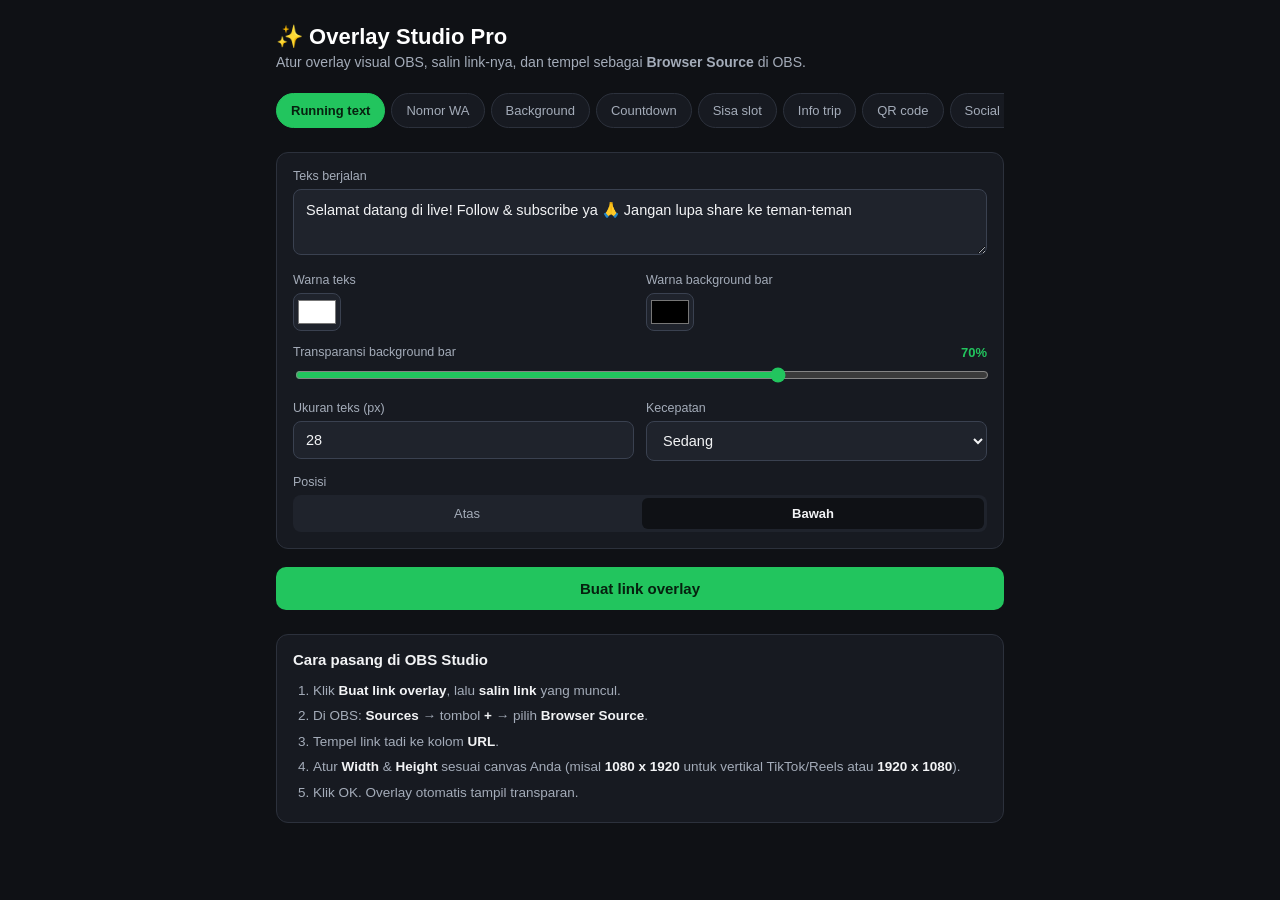
==== commit 529da6bf: "Update index.html" ====
--- a/index.html
+++ b/index.html
@@ -3,7 +3,7 @@
 <head>
 <meta charset="UTF-8">
 <meta name="viewport" content="width=device-width, initial-scale=1, viewport-fit=cover">
-<title>Overlay Studio - OBS Overlay Generator</title>
+<title>Overlay Studio - OBS Overlay Generator Pro</title>
 <style>
   :root {
     --bg0: #0f1115; --bg1: #171a21; --bg2: #1f232c;
@@ -22,17 +22,21 @@
     padding-top: env(safe-area-inset-top, 0px);
     padding-bottom: env(safe-area-inset-bottom, 0px);
   }
-  .wrap { max-width: 720px; margin: 0 auto; padding: 20px 16px 60px; }
-  h1 { font-size: 20px; font-weight: 600; margin: 4px 0 2px; }
+  .wrap { max-width: 760px; margin: 0 auto; padding: 20px 16px 60px; }
+  h1 { font-size: 22px; font-weight: 700; margin: 4px 0 2px; color: #fff; display: flex; align-items: center; gap: 8px; }
   .sub { color: var(--text-secondary); font-size: 14px; margin: 0 0 20px; line-height: 1.5; }
-  .tabs { display: flex; gap: 6px; overflow-x: auto; padding-bottom: 4px; margin-bottom: 18px; }
+  .tabs { display: flex; gap: 6px; overflow-x: auto; padding-bottom: 6px; margin-bottom: 18px; scrollbar-width: thin; }
   .tab {
     flex: 0 0 auto; padding: 9px 14px; border-radius: 999px;
     background: var(--bg1); border: 1px solid var(--border);
     color: var(--text-secondary); font-size: 13px; font-weight: 500;
-    cursor: pointer; white-space: nowrap; user-select: none;
-  }
-  .tab.active { background: var(--accent); border-color: var(--accent); color: #06210f; }
+    cursor: pointer; white-space: nowrap; user-select: none; transition: all 0.2s;
+  }
+  .tab:hover { border-color: var(--border-strong); color: #fff; }
+  .tab.active { background: var(--accent); border-color: var(--accent); color: #06210f; font-weight: 600; }
+  .tab.save-tab { background: #1e293b; border-color: #3b82f6; color: #60a5fa; }
+  .tab.save-tab.active { background: #3b82f6; color: #fff; border-color: #3b82f6; }
+  
   .panel { display: none; }
   .panel.active { display: block; }
   .card {
@@ -45,11 +49,12 @@
   input[type=text], input[type=number], select, textarea {
     width: 100%; background: var(--bg2); border: 1px solid var(--border-strong);
     color: var(--text-primary); border-radius: 8px; padding: 10px 12px;
-    font-size: 14.5px; font-family: inherit;
-  }
+    font-size: 14.5px; font-family: inherit; outline: none; transition: border-color 0.2s;
+  }
+  input[type=text]:focus, select:focus, textarea:focus { border-color: var(--accent); }
   textarea { resize: vertical; min-height: 60px; line-height: 1.5; }
   input[type=color] {
-    width: 44px; height: 36px; border-radius: 8px; border: 1px solid var(--border-strong);
+    width: 48px; height: 38px; border-radius: 8px; border: 1px solid var(--border-strong);
     background: var(--bg2); padding: 2px; cursor: pointer;
   }
   input[type=range] { width: 100%; accent-color: var(--accent); }
@@ -61,9 +66,16 @@
   .btn {
     width: 100%; padding: 13px; border-radius: 10px; border: none;
     background: var(--accent); color: #06210f; font-size: 15px; font-weight: 600;
-    cursor: pointer; margin-top: 4px;
-  }
+    cursor: pointer; margin-top: 4px; transition: transform 0.1s, background 0.2s;
+  }
+  .btn:hover { opacity: 0.95; }
   .btn:active { transform: scale(0.98); }
+  .btn-sec {
+    background: var(--bg2); color: var(--text-primary); border: 1px solid var(--border-strong);
+    padding: 10px 14px; border-radius: 8px; font-size: 13.5px; font-weight: 500; cursor: pointer;
+  }
+  .btn-danger { background: #ef4444; color: #fff; border: none; }
+  
   .link-box {
     background: var(--bg2); border: 1px solid var(--border-strong); border-radius: 8px;
     padding: 10px 12px; font-size: 12px; color: var(--text-secondary);
@@ -71,7 +83,7 @@
     line-height: 1.5;
   }
   .link-box.show { display: block; }
-  .copied { color: var(--accent) !important; }
+  .copied { color: var(--accent) !important; font-weight: 600; }
   .preview-btn {
     display: block; text-align: center; margin-top: 10px; padding: 11px;
     border-radius: 10px; border: 1px solid var(--border-strong); color: var(--text-primary);
@@ -89,14 +101,23 @@
     flex: 1; padding: 8px; border: none; border-radius: 6px; background: transparent;
     color: var(--text-secondary); font-size: 13px; cursor: pointer; font-weight: 500;
   }
-  .segment button.active { background: var(--bg0); color: var(--text-primary); }
+  .segment button.active { background: var(--bg0); color: var(--text-primary); font-weight: 600; }
+  
+  /* Preset Manager Item */
+  .preset-item {
+    display: flex; justify-content: space-between; align-items: center;
+    background: var(--bg2); padding: 10px 12px; border-radius: 8px; margin-bottom: 8px;
+    border: 1px solid var(--border);
+  }
+  .preset-item-name { font-weight: 600; font-size: 14px; }
+  .preset-actions { display: flex; gap: 6px; }
 </style>
 </head>
 <body>
 
 <div id="editor" class="wrap">
-  <h1>Overlay Studio</h1>
-  <p class="sub">Atur overlay, salin link-nya, tempel sebagai <b>Browser Source</b> di OBS. Semua pengaturan tersimpan di dalam link itu sendiri.</p>
+  <h1>✨ Overlay Studio Pro</h1>
+  <p class="sub">Atur overlay visual OBS, salin link-nya, dan tempel sebagai <b>Browser Source</b> di OBS.</p>
 
   <div class="tabs">
     <div class="tab active" data-tab="runningtext">Running text</div>
@@ -112,6 +133,8 @@
     <div class="tab" data-tab="livebadge">Live badge</div>
     <div class="tab" data-tab="camcircle">Kamera bulat</div>
     <div class="tab" data-tab="splitline">Garis pemisah</div>
+    <div class="tab" data-tab="animtitle">Judul animasi</div>
+    <div class="tab save-tab" data-tab="preset">💾 Preset & Simpan</div>
   </div>
 
   <!-- RUNNING TEXT -->
@@ -184,10 +207,11 @@
         </div>
       </div>
       <div class="row">
-        <label>Efek</label>
+        <label>Efek Animasi</label>
         <div class="segment">
           <button data-val="pulse" class="wa-effect active">Berdenyut</button>
           <button data-val="bounce" class="wa-effect">Memantul</button>
+          <button data-val="glow" class="wa-effect">Glow Ripple</button>
           <button data-val="static" class="wa-effect">Diam</button>
         </div>
       </div>
@@ -249,7 +273,7 @@
       <div class="row">
         <label>Tanggal & jam target</label>
         <input type="text" id="cd-target" placeholder="2026-10-05T06:00" value="">
-        <div class="hint">Format: YYYY-MM-DD lalu jam, misal 2026-10-05T06:00 (jam 6 pagi tgl 5 Okt 2026). Boleh diketik manual.</div>
+        <div class="hint">Format: YYYY-MM-DD lalu jam, misal 2026-10-05T06:00 (jam 6 pagi tgl 5 Okt 2026).</div>
       </div>
       <div class="row two-col">
         <div>
@@ -270,7 +294,6 @@
           <option value="bottom-center">Tengah bawah</option>
         </select>
       </div>
-      <div class="hint">Kalau waktu sudah lewat, overlay otomatis menampilkan "Trip sudah dimulai".</div>
     </div>
     <button class="btn" onclick="generateLink('countdown')">Buat link overlay</button>
     <div class="link-box" id="link-countdown"></div>
@@ -313,14 +336,13 @@
           <option value="bottom-left">Kiri bawah</option>
         </select>
       </div>
-      <div class="hint">Angka sisa slot ini manual — ubah di sini lalu generate ulang link setiap kali slot berkurang.</div>
     </div>
     <button class="btn" onclick="generateLink('slot')">Buat link overlay</button>
     <div class="link-box" id="link-slot"></div>
     <button class="preview-btn" id="preview-slot" style="display:none">Lihat pratinjau</button>
   </div>
 
-  <!-- TRIP INFO (lower third) -->
+  <!-- TRIP INFO -->
   <div class="panel" id="panel-trip">
     <div class="card">
       <div class="row">
@@ -351,7 +373,6 @@
           <div class="color-row"><input type="color" id="trip-bgcolor" value="#1e3a2f"></div>
         </div>
       </div>
-      <div class="hint">Muncul dari bawah lalu diam beberapa detik, cocok dipakai saat Anda menjelaskan detail trip.</div>
     </div>
     <button class="btn" onclick="generateLink('trip')">Buat link overlay</button>
     <div class="link-box" id="link-trip"></div>
@@ -378,7 +399,6 @@
           <option value="top-left">Kiri atas</option>
         </select>
       </div>
-      <div class="hint">QR dibuat otomatis dari isi di atas, tampil dengan kotak putih agar mudah discan.</div>
     </div>
     <button class="btn" onclick="generateLink('qr')">Buat link overlay</button>
     <div class="link-box" id="link-qr"></div>
@@ -444,7 +464,6 @@
         <label>Muncul selama (detik)</label>
         <input type="number" id="alert-durasi" value="5" min="2" max="30">
       </div>
-      <div class="hint">Beda dari overlay lain: overlay ini muncul di tengah, tampil sesuai durasi, lalu hilang otomatis. Gunakan tombol pratinjau untuk memicunya ulang tiap kali dibutuhkan — untuk OBS, buka source ini lalu klik "Tampilkan lagi" di pojok saat mau memicu manual.</div>
     </div>
     <button class="btn" onclick="generateLink('alert')">Buat link overlay</button>
     <div class="link-box" id="link-alert"></div>
@@ -459,7 +478,7 @@
         <div class="color-row"><input type="color" id="frame-color" value="#22c55e"></div>
       </div>
       <div class="row">
-        <label>Gaya</label>
+        <label>Gaya Bingkai</label>
         <select id="frame-style">
           <option value="corners">Sudut saja</option>
           <option value="full" selected>Garis penuh tepi</option>
@@ -470,7 +489,6 @@
         <label>Ketebalan (px)</label>
         <input type="number" id="frame-thick" value="6" min="2" max="20">
       </div>
-      <div class="hint">Taruh sebagai layer paling atas di OBS agar bingkai tampil mengelilingi seluruh tampilan live.</div>
     </div>
     <button class="btn" onclick="generateLink('frame')">Buat link overlay</button>
     <div class="link-box" id="link-frame"></div>
@@ -502,7 +520,7 @@
           <option value="bottom-center">Tengah bawah</option>
         </select>
       </div>
-      <div class="hint">Badge kotak dengan ikon chat di kiri-kanan, mirip label "Live on Twitch" yang biasa dipakai untuk menandai simulcast.</div>
+      <div class="hint">Memiliki ikon titik merah berkedip khas siaran LIVE / REC otomatis di sebelah teks.</div>
     </div>
     <button class="btn" onclick="generateLink('livebadge')">Buat link overlay</button>
     <div class="link-box" id="link-livebadge"></div>
@@ -515,9 +533,18 @@
       <div class="row">
         <label>Ukuran lingkaran</label>
         <select id="cc-size">
-          <option value="180">Kecil</option>
-          <option value="260" selected>Sedang</option>
-          <option value="340">Besar</option>
+          <option value="180">Kecil (180px)</option>
+          <option value="260" selected>Sedang (260px)</option>
+          <option value="340">Besar (340px)</option>
+        </select>
+      </div>
+      <div class="row">
+        <label>Gaya Animasi Ring</label>
+        <select id="cc-anim">
+          <option value="glow-spin" selected>✨ Neon Glow Spin (Berputar)</option>
+          <option value="cyber-tech">🌐 Cyber Tech Ring (Dashed Spin)</option>
+          <option value="pulse-wave">🌊 Pulse Wave (Berdenyut)</option>
+          <option value="static">⏸️ Statis Elegan</option>
         </select>
       </div>
       <div class="row">
@@ -532,14 +559,13 @@
       <div class="row two-col">
         <div>
           <label>Warna border</label>
-          <div class="color-row"><input type="color" id="cc-bordercolor" value="#ffffff"></div>
+          <div class="color-row"><input type="color" id="cc-bordercolor" value="#22c55e"></div>
         </div>
         <div>
           <label>Ketebalan border (px)</label>
           <input type="number" id="cc-borderthick" value="6" min="2" max="20">
         </div>
       </div>
-      <div class="hint">Ini hanya bingkai lingkaran transparan di tengahnya. Di OBS, taruh source kamera Anda di bawah bingkai ini, lalu geser & sesuaikan ukurannya sampai wajah pas berada di dalam lingkaran.</div>
     </div>
     <button class="btn" onclick="generateLink('camcircle')">Buat link overlay</button>
     <div class="link-box" id="link-camcircle"></div>
@@ -549,6 +575,15 @@
   <!-- SPLIT LINE -->
   <div class="panel" id="panel-splitline">
     <div class="card">
+      <div class="row">
+        <label>Gaya Animasi Garis Pemisah</label>
+        <select id="split-anim">
+          <option value="laser-beam" selected>⚡ Laser Sweep (Cahaya Jalan)</option>
+          <option value="rgb-flow">🌈 RGB Gradient Flow</option>
+          <option value="neon-pulse">🔮 Neon Glow Pulse</option>
+          <option value="static">⏸️ Garis Solid Statis</option>
+        </select>
+      </div>
       <div class="row">
         <label>Posisi garis</label>
         <select id="split-pos">
@@ -560,34 +595,117 @@
       <div class="row two-col">
         <div>
           <label>Warna garis</label>
-          <div class="color-row"><input type="color" id="split-color" value="#ffffff"></div>
+          <div class="color-row"><input type="color" id="split-color" value="#3b82f6"></div>
         </div>
         <div>
           <label>Ketebalan (px)</label>
           <input type="number" id="split-thick" value="6" min="2" max="20">
         </div>
       </div>
-      <div class="hint">Garis horizontal membagi layar jadi dua area, seperti tampilan live dengan dua kamera bertumpuk (kamera wajah di atas, layar/produk di bawah). Taruh source kamera atas dan bawah sendiri di OBS, garis ini hanya pembatasnya, ditaruh di layer paling depan.</div>
     </div>
     <button class="btn" onclick="generateLink('splitline')">Buat link overlay</button>
     <div class="link-box" id="link-splitline"></div>
     <button class="preview-btn" id="preview-splitline" style="display:none">Lihat pratinjau</button>
   </div>
 
+  <!-- ANIMATED TITLE -->
+  <div class="panel" id="panel-animtitle">
+    <div class="card">
+      <div class="row">
+        <label>Teks judul</label>
+        <input type="text" id="at-text" value="CITO ADVENTURE" maxlength="30" autocomplete="off">
+        <div class="hint">Huruf A sampai Z dan spasi.</div>
+      </div>
+      <div class="row">
+        <label>Tema warna</label>
+        <select id="at-theme">
+          <option value="0">Asli (Ungu - Biru)</option>
+          <option value="1">Laut (Biru - Cyan)</option>
+          <option value="2">Sunset (Oranye - Merah)</option>
+          <option value="3">Neon (Hijau - Pink)</option>
+          <option value="4">Hutan (Hijau Zaitun)</option>
+          <option value="5" selected>🎨 Kustom (Pakai 2 warna di bawah)</option>
+        </select>
+      </div>
+      <div class="row two-col">
+        <div>
+          <label>Warna awal (Kustom)</label>
+          <div class="color-row"><input type="color" id="at-c1" value="#973bed"></div>
+        </div>
+        <div>
+          <label>Warna akhir (Kustom)</label>
+          <div class="color-row"><input type="color" id="at-c2" value="#007cff"></div>
+        </div>
+      </div>
+      <div class="row two-col">
+        <div>
+          <label>Ukuran huruf</label>
+          <select id="at-size">
+            <option value="60">Kecil</option>
+            <option value="100" selected>Sedang</option>
+            <option value="160">Besar</option>
+          </select>
+        </div>
+        <div>
+          <label>Posisi</label>
+          <select id="at-pos">
+            <option value="center" selected>Tengah layar</option>
+            <option value="top-center">Tengah atas</option>
+            <option value="bottom-center">Tengah bawah</option>
+          </select>
+        </div>
+      </div>
+    </div>
+    <button class="btn" onclick="generateLink('animtitle')">Buat link overlay</button>
+    <div class="link-box" id="link-animtitle"></div>
+    <button class="preview-btn" id="preview-animtitle" style="display:none">Lihat pratinjau</button>
+  </div>
+
+  <!-- PRESET & SIMPAN PANEL -->
+  <div class="panel" id="panel-preset">
+    <div class="card">
+      <h3>💾 Manajemen Preset Pengaturan</h3>
+      <p class="hint" style="margin-bottom:12px;">Simpan semua pengaturan form Anda menjadi nama preset khusus untuk kebutuhan live streaming yang berbeda-beda.</p>
+      
+      <div class="row">
+        <label>Nama Preset Baru</label>
+        <div style="display:flex; gap:8px;">
+          <input type="text" id="preset-name-input" placeholder="Misal: Live Gaming / Trip Prau">
+          <button class="btn-sec" style="white-space:nowrap; background:var(--accent); color:#000; font-weight:600;" onclick="saveCurrentPreset()">Simpan Preset</button>
+        </div>
+      </div>
+      
+      <hr style="border:0; border-top:1px solid var(--border); margin:16px 0;">
+      
+      <label>Daftar Preset Tersimpan</label>
+      <div id="preset-list-container">
+        <div class="hint">Belum ada preset tersimpan.</div>
+      </div>
+    </div>
+
+    <div class="card">
+      <h3>📥 Impor / Ekspor Konfigurasi</h3>
+      <div class="row two-col">
+        <button class="btn-sec" onclick="exportPresetsJSON()">Ekspor JSON</button>
+        <button class="btn-sec" onclick="document.getElementById('import-file-input').click()">Impor JSON</button>
+        <input type="file" id="import-file-input" accept=".json" style="display:none" onchange="importPresetsJSON(event)">
+      </div>
+    </div>
+  </div>
+
   <div class="obs-steps">
-    <h3>Cara pasang di OBS</h3>
+    <h3>Cara pasang di OBS Studio</h3>
     <ol>
       <li>Klik <b>Buat link overlay</b>, lalu <b>salin link</b> yang muncul.</li>
-      <li>Di OBS: <b>Sources</b> → tombol <b>+</b> → pilih <b>Browser</b>.</li>
+      <li>Di OBS: <b>Sources</b> → tombol <b>+</b> → pilih <b>Browser Source</b>.</li>
       <li>Tempel link tadi ke kolom <b>URL</b>.</li>
-      <li>Atur <b>Width</b> & <b>Height</b> sesuai ukuran vertical Anda, misalnya <b>1080 x 1920</b>.</li>
-      <li>Centang <b>Shutdown source when not visible</b> tidak perlu dicentang agar animasi tetap jalan.</li>
-      <li>Klik OK. Overlay langsung tampil transparan di atas kamera.</li>
+      <li>Atur <b>Width</b> & <b>Height</b> sesuai canvas Anda (misal <b>1080 x 1920</b> untuk vertikal TikTok/Reels atau <b>1920 x 1080</b>).</li>
+      <li>Klik OK. Overlay otomatis tampil transparan.</li>
     </ol>
   </div>
 </div>
 
-<!-- OVERLAY RENDER TARGETS (hidden unless URL has ?ov=) -->
+<!-- OVERLAY RENDER TARGETS -->
 <div id="ov-runningtext" style="display:none"></div>
 <div id="ov-wa" style="display:none"></div>
 <div id="ov-bg" style="display:none"></div>
@@ -601,6 +719,7 @@
 <div id="ov-livebadge" style="display:none"></div>
 <div id="ov-camcircle" style="display:none"></div>
 <div id="ov-splitline" style="display:none"></div>
+<div id="ov-animtitle" style="display:none"></div>
 
 <script>
 // ---------- TAB SWITCHING ----------
@@ -623,6 +742,10 @@
   const labels = {1:'Lambat', 2:'Sedang', 3:'Cepat'};
   document.getElementById('bg-speed-val').textContent = labels[e.target.value];
 };
+
+// Auto switch ke Kustom jika user memilih warna di animtitle
+document.getElementById('at-c1').onchange = () => document.getElementById('at-theme').value = "5";
+document.getElementById('at-c2').onchange = () => document.getElementById('at-theme').value = "5";
 
 function b64(str) { return btoa(unescape(encodeURIComponent(str))); }
 
@@ -701,13 +824,22 @@
     p.set('pos', document.getElementById('lb-pos').value);
   } else if (type === 'camcircle') {
     p.set('size', document.getElementById('cc-size').value);
+    p.set('anim', document.getElementById('cc-anim').value);
     p.set('pos', document.getElementById('cc-pos').value);
     p.set('bordercolor', document.getElementById('cc-bordercolor').value);
     p.set('borderthick', document.getElementById('cc-borderthick').value);
   } else if (type === 'splitline') {
+    p.set('anim', document.getElementById('split-anim').value);
     p.set('splitpos', document.getElementById('split-pos').value);
     p.set('color', document.getElementById('split-color').value);
     p.set('thick', document.getElementById('split-thick').value);
+  } else if (type === 'animtitle') {
+    p.set('text', b64(document.getElementById('at-text').value || ''));
+    p.set('theme', document.getElementById('at-theme').value);
+    p.set('c1', document.getElementById('at-c1').value);
+    p.set('c2', document.getElementById('at-c2').value);
+    p.set('size', document.getElementById('at-size').value);
+    p.set('pos', document.getElementById('at-pos').value);
   }
 
   const url = baseUrl() + '?' + p.toString();
@@ -718,7 +850,7 @@
     navigator.clipboard.writeText(url).then(() => {
       box.classList.add('copied');
       const old = box.textContent;
-      box.textContent = 'Tersalin! ' + old;
+      box.textContent = 'Tersalin ke Clipboard! ' + old;
       setTimeout(() => { box.textContent = old; box.classList.remove('copied'); }, 1500);
     });
   };
@@ -729,23 +861,174 @@
   prevBtn.style.display = 'block';
   prevBtn.onclick = () => { location.href = url; };
 
-  // try clipboard immediately too
   navigator.clipboard.writeText(url).catch(()=>{});
 }
+
+// ---------- PRESET MANAGER & PERSISTENCE ----------
+const PRESET_STORAGE_KEY = 'overlay_studio_saved_presets_v1';
+const STATE_STORAGE_KEY = 'overlay-studio-state-v1';
+
+function getAllFormState() {
+  const fields = {};
+  document.querySelectorAll('#editor input[id], #editor select[id], #editor textarea[id]').forEach(el => {
+    fields[el.id] = el.value;
+  });
+  const posBtn = document.querySelector('.pos-btn.active');
+  const waBtn = document.querySelector('.wa-effect.active');
+  return {
+    fields,
+    pos: posBtn ? posBtn.dataset.val : 'bottom',
+    effect: waBtn ? waBtn.dataset.val : 'pulse'
+  };
+}
+
+function applyFormState(state) {
+  if (!state || !state.fields) return;
+  Object.keys(state.fields).forEach(id => {
+    const el = document.getElementById(id);
+    if (el) {
+      el.value = state.fields[id];
+      if (el.type === 'range' && el.oninput) el.oninput({ target: el });
+    }
+  });
+  if (state.pos) {
+    const btn = document.querySelector(`.pos-btn[data-val="${state.pos}"]`);
+    if (btn) { document.querySelectorAll('.pos-btn').forEach(x=>x.classList.remove('active')); btn.classList.add('active'); }
+  }
+  if (state.effect) {
+    const btn = document.querySelector(`.wa-effect[data-val="${state.effect}"]`);
+    if (btn) { document.querySelectorAll('.wa-effect').forEach(x=>x.classList.remove('active')); btn.classList.add('active'); }
+  }
+}
+
+function renderPresetList() {
+  const container = document.getElementById('preset-list-container');
+  let presets = {};
+  try { presets = JSON.parse(localStorage.getItem(PRESET_STORAGE_KEY)) || {}; } catch(e){}
+  
+  const keys = Object.keys(presets);
+  if (keys.length === 0) {
+    container.innerHTML = '<div class="hint">Belum ada preset tersimpan.</div>';
+    return;
+  }
+  
+  let html = '';
+  keys.forEach(name => {
+    html += `
+      <div class="preset-item">
+        <span class="preset-item-name">📌 ${name.replace(/</g,'&lt;')}</span>
+        <div class="preset-actions">
+          <button class="btn-sec" onclick="loadPreset('${encodeURIComponent(name)}')">Gunakan</button>
+          <button class="btn-sec btn-danger" onclick="deletePreset('${encodeURIComponent(name)}')">Hapus</button>
+        </div>
+      </div>
+    `;
+  });
+  container.innerHTML = html;
+}
+
+function saveCurrentPreset() {
+  const nameInput = document.getElementById('preset-name-input');
+  const name = nameInput.value.trim();
+  if (!name) { alert('Masukkan nama preset terlebih dahulu!'); return; }
+  
+  let presets = {};
+  try { presets = JSON.parse(localStorage.getItem(PRESET_STORAGE_KEY)) || {}; } catch(e){}
+  presets[name] = getAllFormState();
+  localStorage.setItem(PRESET_STORAGE_KEY, JSON.stringify(presets));
+  nameInput.value = '';
+  renderPresetList();
+  alert(`Preset "${name}" berhasil disimpan!`);
+}
+
+function loadPreset(encName) {
+  const name = decodeURIComponent(encName);
+  let presets = {};
+  try { presets = JSON.parse(localStorage.getItem(PRESET_STORAGE_KEY)) || {}; } catch(e){}
+  if (presets[name]) {
+    applyFormState(presets[name]);
+    alert(`Preset "${name}" berhasil diterapkan!`);
+  }
+}
+
+function deletePreset(encName) {
+  const name = decodeURIComponent(encName);
+  if (!confirm(`Yakin ingin menghapus preset "${name}"?`)) return;
+  let presets = {};
+  try { presets = JSON.parse(localStorage.getItem(PRESET_STORAGE_KEY)) || {}; } catch(e){}
+  delete presets[name];
+  localStorage.setItem(PRESET_STORAGE_KEY, JSON.stringify(presets));
+  renderPresetList();
+}
+
+function exportPresetsJSON() {
+  let presets = {};
+  try { presets = JSON.parse(localStorage.getItem(PRESET_STORAGE_KEY)) || {}; } catch(e){}
+  const dataStr = "data:text/json;charset=utf-8," + encodeURIComponent(JSON.stringify(presets, null, 2));
+  const downloadAnchor = document.createElement('a');
+  downloadAnchor.setAttribute("href", dataStr);
+  downloadAnchor.setAttribute("download", "overlay_studio_presets.json");
+  document.body.appendChild(downloadAnchor);
+  downloadAnchor.click();
+  downloadAnchor.remove();
+}
+
+function importPresetsJSON(event) {
+  const file = event.target.files[0];
+  if (!file) return;
+  const reader = new FileReader();
+  reader.onload = (e) => {
+    try {
+      const imported = JSON.parse(e.target.result);
+      if (typeof imported === 'object') {
+        localStorage.setItem(PRESET_STORAGE_KEY, JSON.stringify(imported));
+        renderPresetList();
+        alert('Presets berhasil diimpor!');
+      }
+    } catch(err) {
+      alert('File JSON tidak valid!');
+    }
+  };
+  reader.readAsText(file);
+}
+
+// Autosave editor state
+(function() {
+  if (new URLSearchParams(location.search).get('ov')) return;
+  
+  function saveState() {
+    const state = getAllFormState();
+    const tab = document.querySelector('.tab.active');
+    state.tab = tab ? tab.dataset.tab : 'runningtext';
+    try { localStorage.setItem(STATE_STORAGE_KEY, JSON.stringify(state)); } catch (e) {}
+  }
+
+  function restoreState() {
+    let state;
+    try { state = JSON.parse(localStorage.getItem(STATE_STORAGE_KEY)); } catch (e) {}
+    if (state) applyFormState(state);
+    renderPresetList();
+  }
+
+  restoreState();
+  document.addEventListener('input', saveState);
+  document.addEventListener('change', saveState);
+  document.addEventListener('click', e => { if (e.target.closest('.tab, .segment button')) saveState(); });
+})();
 
 // ---------- OVERLAY RENDER MODE ----------
 (function() {
   const params = new URLSearchParams(location.search);
   const ov = params.get('ov');
-  if (!ov) return; // editor mode, do nothing more
+  if (!ov) return;
 
   document.getElementById('editor').style.display = 'none';
   document.documentElement.style.background = 'transparent';
   document.body.style.background = 'transparent';
 
   const backBtn = document.createElement('button');
-  backBtn.textContent = '← Editor';
-  backBtn.style.cssText = 'position:fixed;top:10px;left:10px;z-index:9999;padding:8px 14px;border-radius:8px;border:1px solid #444;background:rgba(0,0,0,0.6);color:#fff;font-size:13px;font-family:sans-serif;';
+  backBtn.textContent = '← Editor Studio';
+  backBtn.style.cssText = 'position:fixed;top:10px;left:10px;z-index:9999;padding:8px 14px;border-radius:8px;border:1px solid #444;background:rgba(0,0,0,0.7);color:#fff;font-size:13px;font-family:sans-serif;cursor:pointer;';
   backBtn.onclick = () => { location.href = baseUrl(); };
   document.body.appendChild(backBtn);
 
@@ -773,18 +1056,14 @@
         .rt-bar {
           position: fixed; left:0; right:0; ${pos === 'top' ? 'top:0;' : 'bottom:0;'}
           background: ${hexToRgba(bgcolor, opacity)};
-          padding: 14px 0;
-          overflow: hidden;
-          white-space: nowrap;
+          padding: 14px 0; overflow: hidden; white-space: nowrap;
+          box-shadow: 0 4px 15px rgba(0,0,0,0.3);
         }
         .rt-track {
-          display: inline-block;
-          white-space: nowrap;
+          display: inline-block; white-space: nowrap;
           animation: rt-scroll ${speed}s linear infinite;
-          font-size: ${size}px;
-          color: ${color};
-          font-family: -apple-system, sans-serif;
-          font-weight: 600;
+          font-size: ${size}px; color: ${color};
+          font-family: -apple-system, sans-serif; font-weight: 600;
         }
         @keyframes rt-scroll {
           from { transform: translateX(100vw); }
@@ -815,6 +1094,8 @@
       ? 'animation: wa-pulse 1.6s ease-in-out infinite;'
       : effect === 'bounce'
       ? 'animation: wa-bounce 1.4s ease-in-out infinite;'
+      : effect === 'glow'
+      ? 'animation: wa-glow 2s infinite;'
       : '';
 
     el.innerHTML = `
@@ -822,25 +1103,16 @@
         html, body { margin:0; padding:0; background:transparent; overflow:hidden; }
         .wa-badge {
           position: fixed; ${posCss}
-          background: ${bgcolor};
-          color: ${color};
-          padding: 14px 22px;
-          border-radius: 16px;
-          font-family: -apple-system, sans-serif;
-          text-align: center;
-          box-shadow: 0 6px 20px rgba(0,0,0,0.35);
-          ${animCss}
+          background: ${bgcolor}; color: ${color};
+          padding: 14px 22px; border-radius: 16px;
+          font-family: -apple-system, sans-serif; text-align: center;
+          box-shadow: 0 6px 20px rgba(0,0,0,0.35); ${animCss}
         }
         .wa-label { font-size: 13px; opacity: 0.9; font-weight: 500; margin-bottom: 2px; }
         .wa-number { font-size: 24px; font-weight: 700; letter-spacing: 0.5px; }
-        @keyframes wa-pulse {
-          0%, 100% { transform: scale(1); }
-          50% { transform: scale(1.05); }
-        }
-        @keyframes wa-bounce {
-          0%, 100% { transform: translateY(0); }
-          50% { transform: translateY(-12px); }
-        }
+        @keyframes wa-pulse { 0%, 100% { transform: scale(1); } 50% { transform: scale(1.05); } }
+        @keyframes wa-bounce { 0%, 100% { transform: translateY(0); } 50% { transform: translateY(-12px); } }
+        @keyframes wa-glow { 0%, 100% { box-shadow: 0 0 10px ${bgcolor}; } 50% { box-shadow: 0 0 25px ${bgcolor}, 0 0 40px ${bgcolor}; } }
       </style>
       <div class="wa-badge">
         ${label ? `<div class="wa-label">${label.replace(/</g,'&lt;')}</div>` : ''}
@@ -873,12 +1145,7 @@
         <style>
           html, body { margin:0; padding:0; overflow:hidden; background:transparent; width:100vw; height:100vh; }
           .p { position:absolute; bottom:-20px; border-radius:50%; opacity:0.7; animation-name: floatUp; animation-timing-function: linear; animation-iteration-count: infinite; }
-          @keyframes floatUp {
-            from { transform: translateY(0) translateX(0); opacity:0; }
-            10% { opacity:0.7; }
-            90% { opacity:0.7; }
-            to { transform: translateY(-110vh) translateX(30px); opacity:0; }
-          }
+          @keyframes floatUp { from { transform: translateY(0) translateX(0); opacity:0; } 10% { opacity:0.7; } 90% { opacity:0.7; } to { transform: translateY(-110vh) translateX(30px); opacity:0; } }
         </style>
         <div style="position:fixed; inset:0;">${dots}</div>
       `;
@@ -887,11 +1154,7 @@
         <style>
           html, body { margin:0; padding:0; overflow:hidden; }
           .g { position:fixed; inset:0; background: linear-gradient(120deg, ${c1}, ${c2}, ${c1}); background-size: 300% 300%; animation: gmove ${dur}s ease infinite; opacity:0.55; }
-          @keyframes gmove {
-            0% { background-position: 0% 50%; }
-            50% { background-position: 100% 50%; }
-            100% { background-position: 0% 50%; }
-          }
+          @keyframes gmove { 0% { background-position: 0% 50%; } 50% { background-position: 100% 50%; } 100% { background-position: 0% 50%; } }
         </style>
         <div class="g"></div>
       `;
@@ -910,10 +1173,7 @@
         <style>
           html, body { margin:0; padding:0; overflow:hidden; }
           .bk { position:absolute; border-radius:50%; filter: blur(6px); opacity:0.35; animation-name: bkfloat; animation-timing-function: ease-in-out; animation-iteration-count: infinite; }
-          @keyframes bkfloat {
-            0%, 100% { transform: translate(0,0) scale(1); }
-            50% { transform: translate(20px,-25px) scale(1.15); }
-          }
+          @keyframes bkfloat { 0%, 100% { transform: translate(0,0) scale(1); } 50% { transform: translate(20px,-25px) scale(1.15); } }
         </style>
         <div style="position:fixed; inset:0;">${circles}</div>
       `;
@@ -924,13 +1184,9 @@
           .grid {
             position:fixed; inset:-50%; width:200%; height:200%;
             background-image: linear-gradient(${c1}55 1px, transparent 1px), linear-gradient(90deg, ${c1}55 1px, transparent 1px);
-            background-size: 60px 60px;
-            animation: gridmove ${dur}s linear infinite;
+            background-size: 60px 60px; animation: gridmove ${dur}s linear infinite;
           }
-          @keyframes gridmove {
-            from { transform: translate(0,0); }
-            to { transform: translate(60px,60px); }
-          }
+          @keyframes gridmove { from { transform: translate(0,0); } to { transform: translate(60px,60px); } }
         </style>
         <div class="grid"></div>
       `;
@@ -985,8 +1241,7 @@
       const s = Math.floor(diff / 1000);
       out.textContent = d + 'h ' + String(h).padStart(2,'0') + ':' + String(m).padStart(2,'0') + ':' + String(s).padStart(2,'0');
     }
-    tick();
-    setInterval(tick, 1000);
+    tick(); setInterval(tick, 1000);
   }
 
   if (ov === 'slot') {
@@ -1018,10 +1273,7 @@
         }
         .sl-label { font-size: 12px; opacity: 0.9; font-weight: 500; }
         .sl-num { font-size: 26px; font-weight: 700; }
-        @keyframes sl-pulse {
-          0%, 100% { transform: scale(1); }
-          50% { transform: scale(1.04); }
-        }
+        @keyframes sl-pulse { 0%, 100% { transform: scale(1); } 50% { transform: scale(1.04); } }
       </style>
       <div class="sl-box">
         <div class="sl-label">${label.replace(/</g,'&lt;')}</div>
@@ -1049,16 +1301,12 @@
           padding: 16px 26px; border-radius: 14px; max-width: 90vw;
           font-family: -apple-system, sans-serif;
           box-shadow: 0 8px 24px rgba(0,0,0,0.4);
-          animation: lt-in 0.6s ease-out;
-          text-align: center;
+          animation: lt-in 0.6s ease-out; text-align: center;
         }
         .lt-nama { font-size: 20px; font-weight: 700; margin-bottom: 4px; }
         .lt-meta { font-size: 15px; opacity: 0.9; margin-bottom: 2px; }
         .lt-fasilitas { font-size: 13px; opacity: 0.75; margin-top: 4px; }
-        @keyframes lt-in {
-          from { transform: translateY(40px); opacity: 0; }
-          to { transform: translateY(0); opacity: 1; }
-        }
+        @keyframes lt-in { from { transform: translateY(40px); opacity: 0; } to { transform: translateY(0); opacity: 1; } }
       </style>
       <div class="lt-wrap">
         <div class="lt-box">
@@ -1125,6 +1373,7 @@
           background: ${bgcolor}; color: ${color};
           padding: 10px 0; display:flex; justify-content:center; gap:28px;
           font-family: -apple-system, sans-serif; font-size: 15px; font-weight: 600;
+          box-shadow: 0 4px 15px rgba(0,0,0,0.3);
         }
         .sb-item { display:flex; align-items:center; gap:6px; }
       </style>
@@ -1155,27 +1404,11 @@
           box-shadow: 0 10px 30px rgba(0,0,0,0.4);
           animation: al-pop 0.5s ease-out, al-out 0.5s ease-in ${durasi}s forwards;
         }
-        @keyframes al-pop {
-          from { transform: scale(0.7); opacity: 0; }
-          to { transform: scale(1); opacity: 1; }
-        }
-        @keyframes al-out {
-          from { transform: scale(1); opacity: 1; }
-          to { transform: scale(0.85); opacity: 0; }
-        }
-        .al-retrigger {
-          position: fixed; bottom: 10px; left: 50%; transform: translateX(-50%);
-          padding: 6px 12px; border-radius: 8px; background: rgba(0,0,0,0.5);
-          color: #fff; font-size: 12px; font-family: sans-serif; border: 1px solid #555;
-        }
+        @keyframes al-pop { from { transform: scale(0.7); opacity: 0; } to { transform: scale(1); opacity: 1; } }
+        @keyframes al-out { from { transform: scale(1); opacity: 1; } to { transform: scale(0.85); opacity: 0; } }
       </style>
       <div class="al-wrap" id="al-wrap"><div class="al-box" id="al-box">${text.replace(/</g,'&lt;')}</div></div>
-      <button class="al-retrigger" id="al-retrigger">Tampilkan lagi</button>
     `;
-    document.getElementById('al-retrigger').onclick = () => {
-      const wrap = document.getElementById('al-wrap');
-      wrap.innerHTML = `<div class="al-box" style="background:${bgcolor};color:${color};padding:18px 32px;border-radius:16px;font-family:-apple-system, sans-serif;font-size:22px;font-weight:700;box-shadow:0 10px 30px rgba(0,0,0,0.4);animation:al-pop 0.5s ease-out, al-out 0.5s ease-in ${durasi}s forwards;">${text.replace(/</g,'&lt;')}</div>`;
-    };
   }
 
   if (ov === 'frame') {
@@ -1185,8 +1418,6 @@
     const style = params.get('style') || 'full';
     const thick = params.get('thick') || '6';
 
-    let borderCss = '';
-    let sparkleHtml = '';
     if (style === 'corners') {
       el.innerHTML = `
         <style>
@@ -1206,10 +1437,7 @@
           html, body { margin:0; padding:0; overflow:hidden; }
           .fr-full { position: fixed; inset: 0; border: ${thick}px solid ${color}; box-sizing: border-box; }
           .fr-glow { position: fixed; inset: 0; border: ${thick}px solid ${color}; box-sizing: border-box; opacity: 0.5; animation: fr-glow 2s ease-in-out infinite; filter: blur(4px); }
-          @keyframes fr-glow {
-            0%, 100% { opacity: 0.25; }
-            50% { opacity: 0.75; }
-          }
+          @keyframes fr-glow { 0%, 100% { opacity: 0.25; } 50% { opacity: 0.85; } }
         </style>
         <div class="fr-full"></div><div class="fr-glow"></div>
       `;
@@ -1243,17 +1471,24 @@
         .lb-badge {
           position: fixed; ${posCss}
           background: ${bgcolor}; color: ${color};
-          padding: 12px 22px; border-radius: 999px;
+          padding: 10px 20px; border-radius: 999px;
           font-family: -apple-system, sans-serif; font-size: 16px; font-weight: 700;
           display: flex; align-items: center; gap: 10px;
-          box-shadow: 0 6px 20px rgba(0,0,0,0.3);
+          box-shadow: 0 6px 20px rgba(0,0,0,0.35);
         }
-        .lb-icon { font-size: 18px; }
+        .lb-red-dot {
+          width: 12px; height: 12px; background-color: #ef4444; border-radius: 50%;
+          display: inline-block; box-shadow: 0 0 10px #ef4444;
+          animation: lb-blink 1.2s ease-in-out infinite;
+        }
+        @keyframes lb-blink {
+          0%, 100% { opacity: 1; transform: scale(1); }
+          50% { opacity: 0.2; transform: scale(0.8); }
+        }
       </style>
       <div class="lb-badge">
-        <span class="lb-icon">&#128172;</span>
+        <span class="lb-red-dot"></span>
         <span>${text.replace(/</g,'&lt;')}</span>
-        <span class="lb-icon">&#128172;</span>
       </div>
     `;
   }
@@ -1262,8 +1497,9 @@
     const el = document.getElementById('ov-camcircle');
     el.style.display = 'block';
     const size = params.get('size') || '260';
+    const anim = params.get('anim') || 'glow-spin';
     const pos = params.get('pos') || 'bottom-right';
-    const bordercolor = params.get('bordercolor') || '#ffffff';
+    const bordercolor = params.get('bordercolor') || '#22c55e';
     const borderthick = params.get('borderthick') || '6';
     const posCss = {
       'bottom-right': 'bottom:40px; right:40px;',
@@ -1272,16 +1508,39 @@
       'top-left': 'top:40px; left:40px;'
     }[pos];
 
+    let animStyle = '';
+    if (anim === 'glow-spin') {
+      animStyle = `
+        border: ${borderthick}px solid ${bordercolor};
+        box-shadow: 0 0 20px ${bordercolor}, inset 0 0 15px ${bordercolor};
+        animation: cc-rotate 6s linear infinite;
+      `;
+    } else if (anim === 'cyber-tech') {
+      animStyle = `
+        border: ${borderthick}px dashed ${bordercolor};
+        box-shadow: 0 0 15px ${bordercolor};
+        animation: cc-rotate 12s linear infinite;
+      `;
+    } else if (anim === 'pulse-wave') {
+      animStyle = `
+        border: ${borderthick}px solid ${bordercolor};
+        animation: cc-pulse 2s ease-in-out infinite;
+      `;
+    } else {
+      animStyle = `border: ${borderthick}px solid ${bordercolor}; box-shadow: 0 8px 24px rgba(0,0,0,0.4);`;
+    }
+
     el.innerHTML = `
       <style>
         html, body { margin:0; padding:0; background:transparent; overflow:hidden; }
         .cc-ring {
           position: fixed; ${posCss}
           width: ${size}px; height: ${size}px; border-radius: 50%;
-          border: ${borderthick}px solid ${bordercolor};
           box-sizing: border-box;
-          box-shadow: 0 8px 24px rgba(0,0,0,0.35);
+          ${animStyle}
         }
+        @keyframes cc-rotate { from { transform: rotate(0deg); } to { transform: rotate(360deg); } }
+        @keyframes cc-pulse { 0%, 100% { transform: scale(1); box-shadow: 0 0 10px ${bordercolor}; } 50% { transform: scale(1.04); box-shadow: 0 0 25px ${bordercolor}; } }
       </style>
       <div class="cc-ring"></div>
     `;
@@ -1290,21 +1549,159 @@
   if (ov === 'splitline') {
     const el = document.getElementById('ov-splitline');
     el.style.display = 'block';
+    const anim = params.get('anim') || 'laser-beam';
     const splitpos = params.get('splitpos') || '50';
-    const color = params.get('color') || '#ffffff';
+    const color = params.get('color') || '#3b82f6';
     const thick = params.get('thick') || '6';
+
+    let extraCss = '';
+    let extraHtml = '';
+    if (anim === 'laser-beam') {
+      extraCss = `
+        background: ${color};
+        box-shadow: 0 0 12px ${color};
+        overflow: hidden;
+      `;
+      extraHtml = `<div class="sp-laser"></div>`;
+    } else if (anim === 'rgb-flow') {
+      extraCss = `
+        background: linear-gradient(90deg, ${color}, #ec4899, #3b82f6, ${color});
+        background-size: 300% 100%;
+        animation: sp-flow 3s linear infinite;
+        box-shadow: 0 0 12px ${color};
+      `;
+    } else if (anim === 'neon-pulse') {
+      extraCss = `
+        background: ${color};
+        animation: sp-pulse 1.8s ease-in-out infinite;
+      `;
+    } else {
+      extraCss = `background: ${color}; box-shadow: 0 2px 10px rgba(0,0,0,0.3);`;
+    }
 
     el.innerHTML = `
       <style>
         html, body { margin:0; padding:0; background:transparent; overflow:hidden; }
         .sp-line {
           position: fixed; left: 0; right: 0; top: ${splitpos}%;
-          height: ${thick}px; background: ${color};
-          transform: translateY(-50%);
-          box-shadow: 0 2px 10px rgba(0,0,0,0.3);
+          height: ${thick}px; transform: translateY(-50%);
+          ${extraCss}
         }
+        .sp-laser {
+          position: absolute; top:0; bottom:0; width: 120px;
+          background: linear-gradient(90deg, transparent, #ffffff, transparent);
+          animation: sp-sweep 2.5s ease-in-out infinite;
+        }
+        @keyframes sp-sweep { 0% { left: -150px; } 100% { left: 100vw; } }
+        @keyframes sp-flow { 0% { background-position: 0% 50%; } 100% { background-position: 300% 50%; } }
+        @keyframes sp-pulse { 0%, 100% { opacity: 0.6; box-shadow: 0 0 8px ${color}; } 50% { opacity: 1; box-shadow: 0 0 20px ${color}; } }
       </style>
-      <div class="sp-line"></div>
+      <div class="sp-line">${extraHtml}</div>
+    `;
+  }
+
+  if (ov === 'animtitle') {
+    const el = document.getElementById('ov-animtitle');
+    el.style.display = 'block';
+    const AT_L={
+    A:{d:'M 6 60 L 32 4 L 58 60 M 16 38 H 48'},
+    B:{d:'M 8 4 V 60 H 34 A 14 14 0 0 0 34 32 H 8 M 30 32 A 14 14 0 0 0 30 4 H 8'},
+    C:{d:'M 49 15 A 24 24 0 1 0 49 49'},
+    D:{d:'M 8 4 H 28 A 26 28 0 0 1 28 60 H 8 Z'},
+    E:{d:'M 54 4 H 10 V 60 H 54 M 10 32 H 46'},
+    F:{d:'M 54 4 H 10 V 60 M 10 32 H 44'},
+    G:{d:'M 49 15 A 24 24 0 1 0 56 32 H 34'},
+    H:{d:'M 8 4 V 60 M 56 4 V 60 M 8 32 H 56'},
+    I:{d:'M 32 4 V 60',x:20,w:24},
+    J:{d:'M 48 4 V 40 A 16 16 0 0 1 16 40'},
+    K:{d:'M 8 4 V 60 M 52 4 L 8 36 M 22 25 L 54 60'},
+    L:{d:'M 8 4 V 60 H 52'},
+    M:{d:'M 6 60 V 4 L 32 40 L 58 4 V 60'},
+    N:{d:'M 8 60 V 4 L 56 60 V 4'},
+    O:{d:'M 32 32 m 0 -27 a 27 27 0 1 1 0 54 a 27 27 0 1 1 0 -54'},
+    P:{d:'M 8 60 V 4 H 34 A 14 14 0 0 1 34 32 H 8'},
+    Q:{d:'M 32 32 m 0 -24 a 24 24 0 1 1 0 48 a 24 24 0 1 1 0 -48 M 40 42 L 56 58'},
+    R:{d:'M 8 60 V 4 H 32 A 14 14 0 0 1 32 32 H 8 M 30 32 L 54 60'},
+    S:{d:'M 50 14 C 44 4 14 4 14 20 C 14 34 50 28 50 44 C 50 60 20 60 14 50'},
+    T:{d:'M 6 4 H 58 M 32 4 V 60'},
+    U:{d:'M 8 4 V 34 A 24 24 0 0 0 56 34 V 4'},
+    V:{d:'M 6 4 L 32 60 L 58 4'},
+    W:{d:'M 4 4 L 18 60 L 32 24 L 46 60 L 60 4'},
+    X:{d:'M 8 4 L 56 60 M 56 4 L 8 60'},
+    Y:{d:'M 6 4 L 32 32 L 58 4 M 32 32 V 60'},
+    Z:{d:'M 8 4 H 56 L 8 60 H 56'}
+    };
+    const AT_PAL = [
+      {g:[['#973BED','#007CFF'],['#00E0ED','#00DA72'],['#FF8A00','#FF2D75']],o:['#FFC800','#FF00FF']},
+      {g:[['#00C6FF','#0072FF'],['#00E0ED','#185FA5'],['#5DCAA5','#0F6E56']],o:['#00E0ED','#973BED']},
+      {g:[['#FF8A00','#FF2D75'],['#FFC800','#FF5A30'],['#FF2D75','#973BED']],o:['#FFC800','#FF2D75']},
+      {g:[['#39FF14','#00E0ED'],['#FF00FF','#973BED'],['#FFF200','#39FF14']],o:['#00E0ED','#FF00FF']},
+      {g:[['#97C459','#3B6D11'],['#5DCAA5','#0F6E56'],['#FAC775','#BA7517']],o:['#97C459','#0F6E56']}
+    ];
+    const isHex = s => /^#[0-9a-fA-F]{6}$/.test(s || '');
+    const raw = unb64(params.get('text') || '');
+    let words = raw.toUpperCase().replace(/[^A-Z ]/g, '').trim().split(/\s+/).filter(Boolean);
+    if (!words.length) words = ['CITO', 'ADVENTURE'];
+    
+    const theme = parseInt(params.get('theme') || '5');
+    const c1 = isHex(params.get('c1')) ? params.get('c1') : '#973bed';
+    const c2 = isHex(params.get('c2')) ? params.get('c2') : '#007cff';
+    
+    let pal;
+    if (theme === 5) {
+      pal = { g: [[c1,c2],[c2,c1],[c1,c2]], o: [c1,c2] };
+    } else {
+      pal = AT_PAL[theme] || AT_PAL[0];
+    }
+    
+    const maxSize = Math.max(30, Math.min(300, parseInt(params.get('size') || '100') || 100));
+    const pos = params.get('pos') || 'center';
+    const posCss = {
+      'top-center': 'top:5vh; left:50%; transform:translateX(-50%);',
+      'center': 'top:50%; left:50%; transform:translate(-50%,-50%);',
+      'bottom-center': 'bottom:5vh; left:50%; transform:translateX(-50%);'
+    }[pos] || 'top:50%; left:50%; transform:translate(-50%,-50%);';
+    const avail = Math.max(200, Math.floor(window.innerWidth * 0.9));
+
+    let idx = 0;
+    const rowsHtml = words.map(word => {
+      const chars = word.split('');
+      let units = 0;
+      chars.forEach(c => { units += (AT_L[c] ? (AT_L[c].w || 64) : 64) / 64; });
+      const size = Math.max(18, Math.min(maxSize, Math.floor(avail / (units + 0.1 * (chars.length - 1)))));
+      const gap = Math.round(size * 0.1);
+      const letters = chars.map(c => {
+        const l = AT_L[c] || AT_L['A'], vx = l.x || 0, w = l.w || 64, isO = c === 'O';
+        const i = idx++;
+        const g = isO ? 'at-go' : 'at-g' + (i % 3);
+        const cls = isO ? 'at-spin' : 'at-dash';
+        const sw = isO ? 10 : 8;
+        const delay = isO ? 0 : -(i * 0.12);
+        return '<svg xmlns="http://www.w3.org/2000/svg" fill="none" viewBox="' + vx + ' 0 ' + w + ' 64" height="' + size + '" width="' + (size * w / 64) + '" style="display:block"><path stroke-linejoin="round" stroke-linecap="round" stroke-width="' + sw + '" stroke="url(#' + g + ')" d="' + l.d + '" class="' + cls + '" pathLength="360" style="animation-delay:' + delay + 's"></path></svg>';
+      }).join('');
+      return '<div class="at-row" style="gap:' + gap + 'px">' + letters + '</div>';
+    }).join('');
+    const rowGap = Math.round(Math.min(maxSize, 100) * 0.3);
+
+    const stops = (id, a, b) => '<linearGradient gradientUnits="userSpaceOnUse" y2="2" x2="0" y1="62" x1="0" id="' + id + '"><stop stop-color="' + a + '"></stop><stop stop-color="' + b + '" offset="1"></stop></linearGradient>';
+    const defs = stops('at-g0', pal.g[0][0], pal.g[0][1]) + stops('at-g1', pal.g[1][0], pal.g[1][1]) + stops('at-g2', pal.g[2][0], pal.g[2][1]) +
+      '<linearGradient gradientUnits="userSpaceOnUse" y2="0" x2="0" y1="64" x1="0" id="at-go"><stop stop-color="' + pal.o[0] + '"></stop><stop stop-color="' + pal.o[1] + '" offset="1"></stop>' +
+      '<animateTransform repeatCount="indefinite" keySplines=".42,0,.58,1;.42,0,.58,1;.42,0,.58,1;.42,0,.58,1;.42,0,.58,1;.42,0,.58,1;.42,0,.58,1;.42,0,.58,1" keyTimes="0; 0.125; 0.25; 0.375; 0.5; 0.625; 0.75; 0.875; 1" dur="8s" values="0 32 32;-270 32 32;-270 32 32;-540 32 32;-540 32 32;-810 32 32;-810 32 32;-1080 32 32;-1080 32 32" type="rotate" attributeName="gradientTransform"></animateTransform></linearGradient>';
+
+    el.innerHTML = `
+      <style>
+        html, body { margin:0; padding:0; background:transparent; overflow:hidden; }
+        .at-wrap { position: fixed; ${posCss} display:flex; flex-direction:column; align-items:center; gap:${rowGap}px; }
+        .at-row { display:flex; align-items:center; justify-content:center; }
+        .at-dash { animation: at-dashArray 2s ease-in-out infinite, at-dashOffset 2s linear infinite; }
+        .at-spin { animation: at-spinDash 2s ease-in-out infinite, at-spin 8s ease-in-out infinite, at-dashOffset 2s linear infinite; transform-origin: center; }
+        @keyframes at-dashArray { 0%{stroke-dasharray:0 1 359 0} 50%{stroke-dasharray:0 359 1 0} 100%{stroke-dasharray:359 1 0 0} }
+        @keyframes at-spinDash { 0%{stroke-dasharray:270 90} 50%{stroke-dasharray:0 360} 100%{stroke-dasharray:270 90} }
+        @keyframes at-dashOffset { 0%{stroke-dashoffset:365} 100%{stroke-dashoffset:5} }
+        @keyframes at-spin { 0%{rotate:0deg} 12.5%,25%{rotate:270deg} 37.5%,50%{rotate:540deg} 62.5%,75%{rotate:810deg} 87.5%,100%{rotate:1080deg} }
+      </style>
+      <svg width="0" height="0" viewBox="0 0 64 64" style="position:absolute"><defs>${defs}</defs></svg>
+      <div class="at-wrap">${rowsHtml}</div>
     `;
   }
 })();
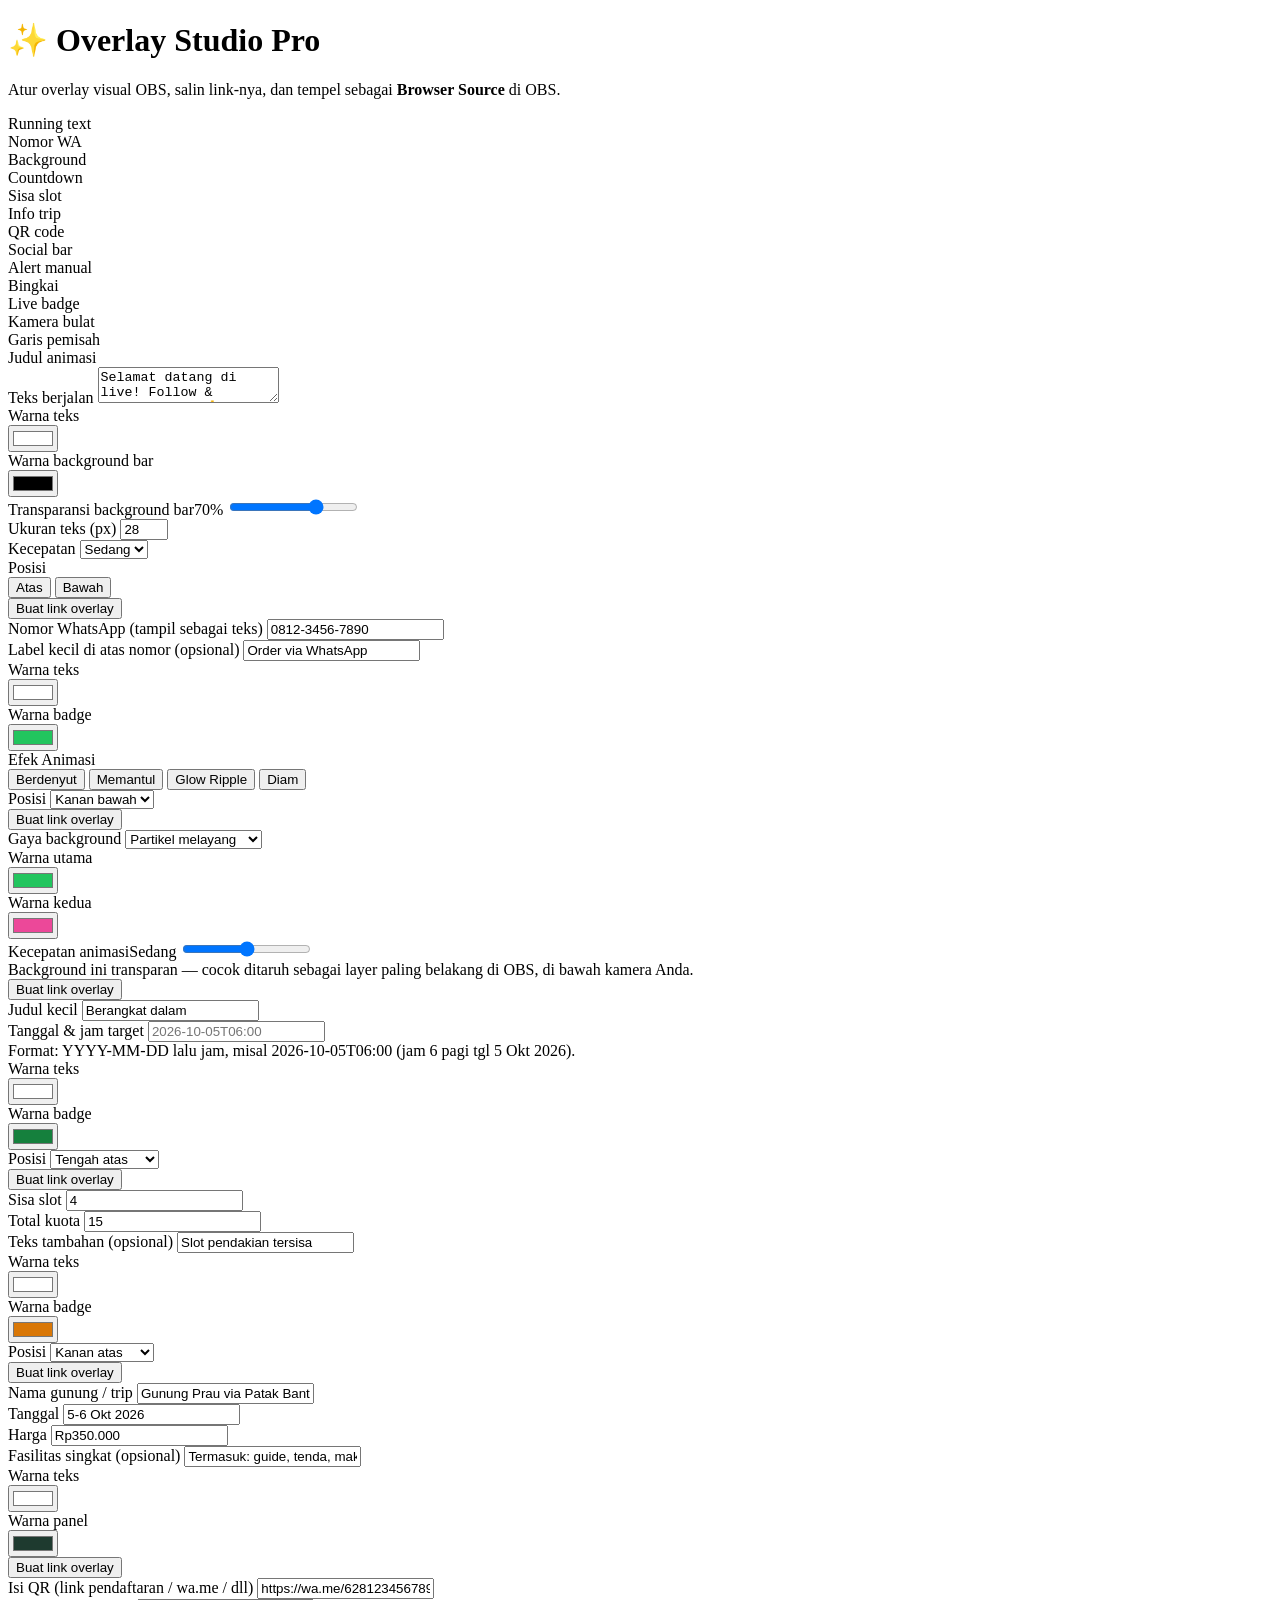
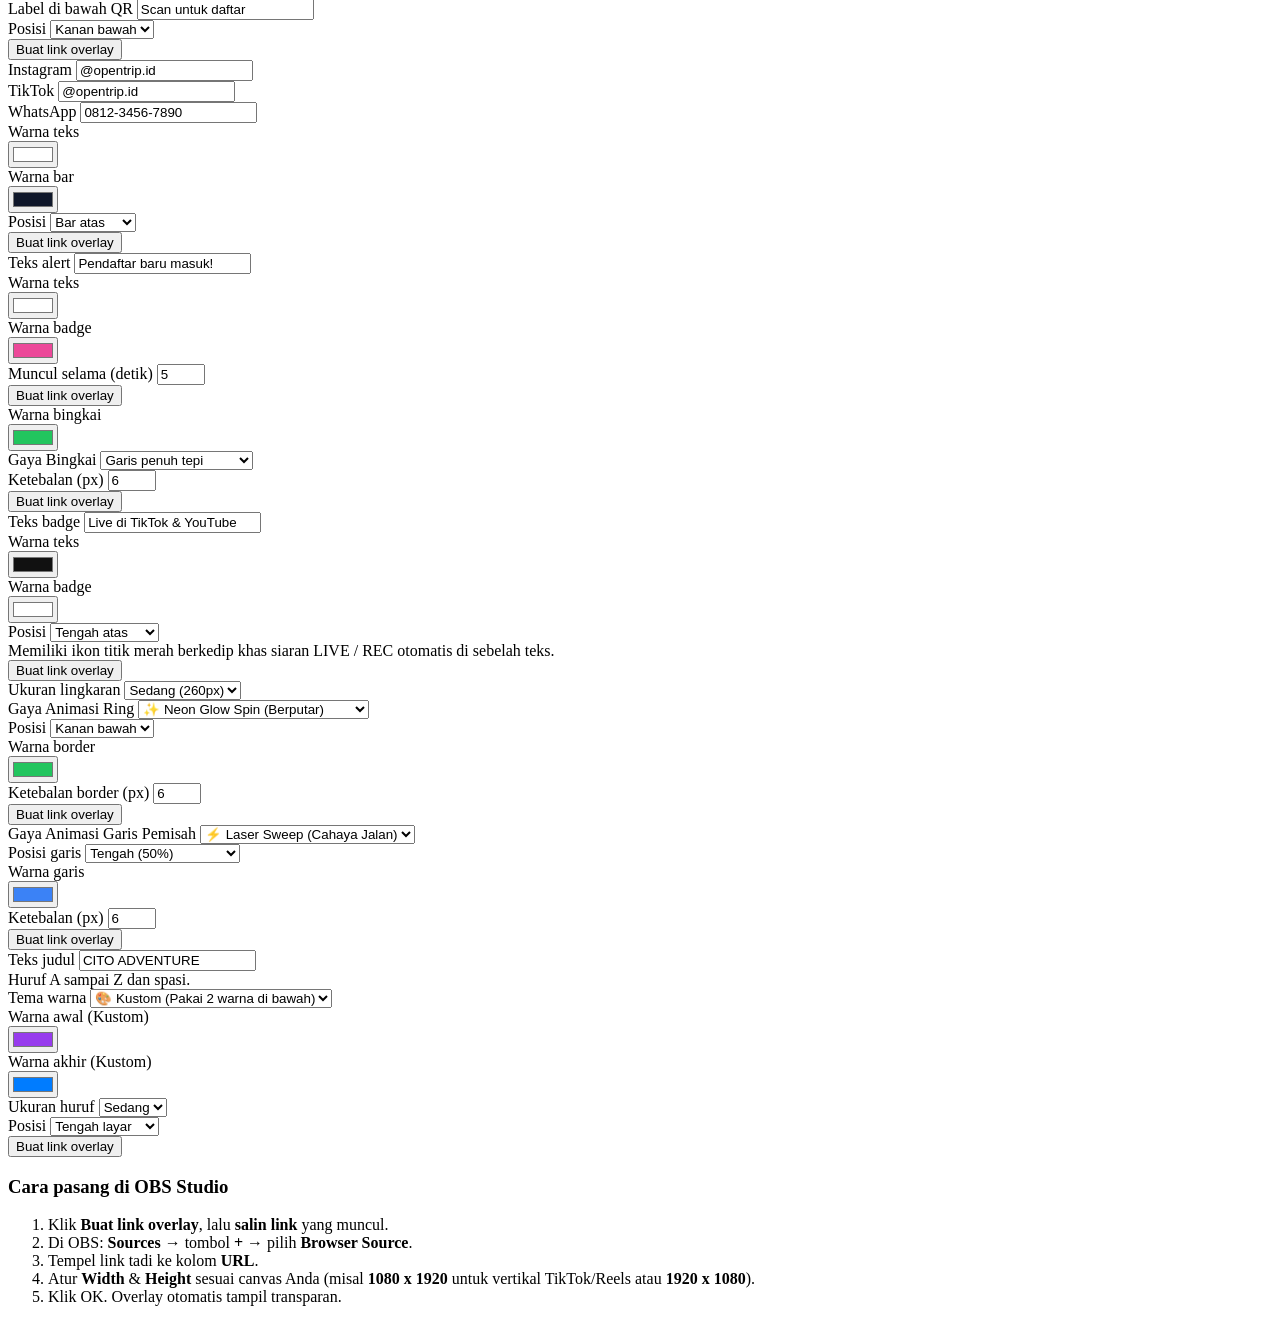
==== commit 625f0ff6: "Update index.html" ====
--- a/index.html
+++ b/index.html
@@ -1,117 +1,10 @@
 <!DOCTYPE html>
 <html lang="id">
 <head>
-<meta charset="UTF-8">
-<meta name="viewport" content="width=device-width, initial-scale=1, viewport-fit=cover">
-<title>Overlay Studio - OBS Overlay Generator Pro</title>
-<style>
-  :root {
-    --bg0: #0f1115; --bg1: #171a21; --bg2: #1f232c;
-    --border: #2c313c; --border-strong: #3a4150;
-    --text-primary: #f2f3f5; --text-secondary: #a4acb9; --text-muted: #6b7280;
-    --accent: #22c55e; --accent-dark: #15803d;
-    --pink: #ec4899; --blue: #3b82f6; --amber: #f59e0b;
-    --radius: 10px;
-  }
-  * { box-sizing: border-box; }
-  html, body {
-    margin: 0; padding: 0;
-    background: var(--bg0);
-    color: var(--text-primary);
-    font-family: -apple-system, BlinkMacSystemFont, "Segoe UI", Roboto, sans-serif;
-    padding-top: env(safe-area-inset-top, 0px);
-    padding-bottom: env(safe-area-inset-bottom, 0px);
-  }
-  .wrap { max-width: 760px; margin: 0 auto; padding: 20px 16px 60px; }
-  h1 { font-size: 22px; font-weight: 700; margin: 4px 0 2px; color: #fff; display: flex; align-items: center; gap: 8px; }
-  .sub { color: var(--text-secondary); font-size: 14px; margin: 0 0 20px; line-height: 1.5; }
-  .tabs { display: flex; gap: 6px; overflow-x: auto; padding-bottom: 6px; margin-bottom: 18px; scrollbar-width: thin; }
-  .tab {
-    flex: 0 0 auto; padding: 9px 14px; border-radius: 999px;
-    background: var(--bg1); border: 1px solid var(--border);
-    color: var(--text-secondary); font-size: 13px; font-weight: 500;
-    cursor: pointer; white-space: nowrap; user-select: none; transition: all 0.2s;
-  }
-  .tab:hover { border-color: var(--border-strong); color: #fff; }
-  .tab.active { background: var(--accent); border-color: var(--accent); color: #06210f; font-weight: 600; }
-  .tab.save-tab { background: #1e293b; border-color: #3b82f6; color: #60a5fa; }
-  .tab.save-tab.active { background: #3b82f6; color: #fff; border-color: #3b82f6; }
-  
-  .panel { display: none; }
-  .panel.active { display: block; }
-  .card {
-    background: var(--bg1); border: 1px solid var(--border);
-    border-radius: 12px; padding: 16px; margin-bottom: 14px;
-  }
-  label { display: block; font-size: 12.5px; color: var(--text-secondary); margin: 0 0 6px; font-weight: 500; }
-  .row { margin-bottom: 14px; }
-  .row:last-child { margin-bottom: 0; }
-  input[type=text], input[type=number], select, textarea {
-    width: 100%; background: var(--bg2); border: 1px solid var(--border-strong);
-    color: var(--text-primary); border-radius: 8px; padding: 10px 12px;
-    font-size: 14.5px; font-family: inherit; outline: none; transition: border-color 0.2s;
-  }
-  input[type=text]:focus, select:focus, textarea:focus { border-color: var(--accent); }
-  textarea { resize: vertical; min-height: 60px; line-height: 1.5; }
-  input[type=color] {
-    width: 48px; height: 38px; border-radius: 8px; border: 1px solid var(--border-strong);
-    background: var(--bg2); padding: 2px; cursor: pointer;
-  }
-  input[type=range] { width: 100%; accent-color: var(--accent); }
-  .two-col { display: grid; grid-template-columns: 1fr 1fr; gap: 12px; }
-  .color-row { display: flex; align-items: center; gap: 10px; }
-  .color-row span { font-size: 13px; color: var(--text-muted); }
-  .hint { font-size: 12px; color: var(--text-muted); margin-top: 5px; line-height: 1.4; }
-  .range-val { font-size: 13px; color: var(--accent); font-weight: 600; float: right; }
-  .btn {
-    width: 100%; padding: 13px; border-radius: 10px; border: none;
-    background: var(--accent); color: #06210f; font-size: 15px; font-weight: 600;
-    cursor: pointer; margin-top: 4px; transition: transform 0.1s, background 0.2s;
-  }
-  .btn:hover { opacity: 0.95; }
-  .btn:active { transform: scale(0.98); }
-  .btn-sec {
-    background: var(--bg2); color: var(--text-primary); border: 1px solid var(--border-strong);
-    padding: 10px 14px; border-radius: 8px; font-size: 13.5px; font-weight: 500; cursor: pointer;
-  }
-  .btn-danger { background: #ef4444; color: #fff; border: none; }
-  
-  .link-box {
-    background: var(--bg2); border: 1px solid var(--border-strong); border-radius: 8px;
-    padding: 10px 12px; font-size: 12px; color: var(--text-secondary);
-    word-break: break-all; margin-top: 12px; font-family: monospace; display: none;
-    line-height: 1.5;
-  }
-  .link-box.show { display: block; }
-  .copied { color: var(--accent) !important; font-weight: 600; }
-  .preview-btn {
-    display: block; text-align: center; margin-top: 10px; padding: 11px;
-    border-radius: 10px; border: 1px solid var(--border-strong); color: var(--text-primary);
-    text-decoration: none; font-size: 14px; font-weight: 500; background: var(--bg2);
-  }
-  .obs-steps {
-    background: var(--bg1); border: 1px solid var(--border); border-radius: 12px;
-    padding: 16px; margin-top: 24px;
-  }
-  .obs-steps h3 { font-size: 15px; margin: 0 0 10px; }
-  .obs-steps ol { margin: 0; padding-left: 20px; color: var(--text-secondary); font-size: 13.5px; line-height: 1.9; }
-  .obs-steps b { color: var(--text-primary); }
-  .segment { display: flex; gap: 4px; background: var(--bg2); border-radius: 8px; padding: 3px; }
-  .segment button {
-    flex: 1; padding: 8px; border: none; border-radius: 6px; background: transparent;
-    color: var(--text-secondary); font-size: 13px; cursor: pointer; font-weight: 500;
-  }
-  .segment button.active { background: var(--bg0); color: var(--text-primary); font-weight: 600; }
-  
-  /* Preset Manager Item */
-  .preset-item {
-    display: flex; justify-content: space-between; align-items: center;
-    background: var(--bg2); padding: 10px 12px; border-radius: 8px; margin-bottom: 8px;
-    border: 1px solid var(--border);
-  }
-  .preset-item-name { font-weight: 600; font-size: 14px; }
-  .preset-actions { display: flex; gap: 6px; }
-</style>
+  <meta charset="UTF-8">
+  <meta name="viewport" content="width=device-width, initial-scale=1, viewport-fit=cover">
+  <title>Overlay Studio - OBS Overlay Generator Pro</title>
+  <link rel="stylesheet" href="style.css">
 </head>
 <body>
 
@@ -134,7 +27,6 @@
     <div class="tab" data-tab="camcircle">Kamera bulat</div>
     <div class="tab" data-tab="splitline">Garis pemisah</div>
     <div class="tab" data-tab="animtitle">Judul animasi</div>
-    <div class="tab save-tab" data-tab="preset">💾 Preset & Simpan</div>
   </div>
 
   <!-- RUNNING TEXT -->
@@ -659,38 +551,6 @@
     <button class="btn" onclick="generateLink('animtitle')">Buat link overlay</button>
     <div class="link-box" id="link-animtitle"></div>
     <button class="preview-btn" id="preview-animtitle" style="display:none">Lihat pratinjau</button>
-  </div>
-
-  <!-- PRESET & SIMPAN PANEL -->
-  <div class="panel" id="panel-preset">
-    <div class="card">
-      <h3>💾 Manajemen Preset Pengaturan</h3>
-      <p class="hint" style="margin-bottom:12px;">Simpan semua pengaturan form Anda menjadi nama preset khusus untuk kebutuhan live streaming yang berbeda-beda.</p>
-      
-      <div class="row">
-        <label>Nama Preset Baru</label>
-        <div style="display:flex; gap:8px;">
-          <input type="text" id="preset-name-input" placeholder="Misal: Live Gaming / Trip Prau">
-          <button class="btn-sec" style="white-space:nowrap; background:var(--accent); color:#000; font-weight:600;" onclick="saveCurrentPreset()">Simpan Preset</button>
-        </div>
-      </div>
-      
-      <hr style="border:0; border-top:1px solid var(--border); margin:16px 0;">
-      
-      <label>Daftar Preset Tersimpan</label>
-      <div id="preset-list-container">
-        <div class="hint">Belum ada preset tersimpan.</div>
-      </div>
-    </div>
-
-    <div class="card">
-      <h3>📥 Impor / Ekspor Konfigurasi</h3>
-      <div class="row two-col">
-        <button class="btn-sec" onclick="exportPresetsJSON()">Ekspor JSON</button>
-        <button class="btn-sec" onclick="document.getElementById('import-file-input').click()">Impor JSON</button>
-        <input type="file" id="import-file-input" accept=".json" style="display:none" onchange="importPresetsJSON(event)">
-      </div>
-    </div>
   </div>
 
   <div class="obs-steps">
@@ -721,991 +581,8 @@
 <div id="ov-splitline" style="display:none"></div>
 <div id="ov-animtitle" style="display:none"></div>
 
-<script>
-// ---------- TAB SWITCHING ----------
-document.querySelectorAll('.tab').forEach(t => {
-  t.onclick = () => {
-    document.querySelectorAll('.tab').forEach(x => x.classList.remove('active'));
-    document.querySelectorAll('.panel').forEach(x => x.classList.remove('active'));
-    t.classList.add('active');
-    document.getElementById('panel-' + t.dataset.tab).classList.add('active');
-  };
-});
-document.querySelectorAll('.pos-btn').forEach(b => {
-  b.onclick = () => { document.querySelectorAll('.pos-btn').forEach(x=>x.classList.remove('active')); b.classList.add('active'); };
-});
-document.querySelectorAll('.wa-effect').forEach(b => {
-  b.onclick = () => { document.querySelectorAll('.wa-effect').forEach(x=>x.classList.remove('active')); b.classList.add('active'); };
-});
-document.getElementById('rt-opacity').oninput = e => document.getElementById('rt-opacity-val').textContent = e.target.value + '%';
-document.getElementById('bg-speed').oninput = e => {
-  const labels = {1:'Lambat', 2:'Sedang', 3:'Cepat'};
-  document.getElementById('bg-speed-val').textContent = labels[e.target.value];
-};
-
-// Auto switch ke Kustom jika user memilih warna di animtitle
-document.getElementById('at-c1').onchange = () => document.getElementById('at-theme').value = "5";
-document.getElementById('at-c2').onchange = () => document.getElementById('at-theme').value = "5";
-
-function b64(str) { return btoa(unescape(encodeURIComponent(str))); }
-
-function baseUrl() {
-  return location.origin + location.pathname;
-}
-
-function generateLink(type) {
-  const p = new URLSearchParams();
-  p.set('ov', type);
-
-  if (type === 'runningtext') {
-    p.set('text', b64(document.getElementById('rt-text').value || ' '));
-    p.set('color', document.getElementById('rt-color').value);
-    p.set('bgcolor', document.getElementById('rt-bgcolor').value);
-    p.set('opacity', document.getElementById('rt-opacity').value);
-    p.set('size', document.getElementById('rt-size').value);
-    p.set('speed', document.getElementById('rt-speed').value);
-    p.set('pos', document.querySelector('.pos-btn.active').dataset.val);
-  } else if (type === 'wa') {
-    p.set('number', b64(document.getElementById('wa-number').value || ''));
-    p.set('label', b64(document.getElementById('wa-label').value || ''));
-    p.set('color', document.getElementById('wa-color').value);
-    p.set('bgcolor', document.getElementById('wa-bgcolor').value);
-    p.set('effect', document.querySelector('.wa-effect.active').dataset.val);
-    p.set('pos', document.getElementById('wa-pos').value);
-  } else if (type === 'bg') {
-    p.set('style', document.getElementById('bg-style').value);
-    p.set('c1', document.getElementById('bg-color1').value);
-    p.set('c2', document.getElementById('bg-color2').value);
-    p.set('speed', document.getElementById('bg-speed').value);
-  } else if (type === 'countdown') {
-    p.set('title', b64(document.getElementById('cd-title').value || ''));
-    p.set('target', document.getElementById('cd-target').value || '');
-    p.set('color', document.getElementById('cd-color').value);
-    p.set('bgcolor', document.getElementById('cd-bgcolor').value);
-    p.set('pos', document.getElementById('cd-pos').value);
-  } else if (type === 'slot') {
-    p.set('sisa', document.getElementById('slot-sisa').value);
-    p.set('total', document.getElementById('slot-total').value);
-    p.set('label', b64(document.getElementById('slot-label').value || ''));
-    p.set('color', document.getElementById('slot-color').value);
-    p.set('bgcolor', document.getElementById('slot-bgcolor').value);
-    p.set('pos', document.getElementById('slot-pos').value);
-  } else if (type === 'trip') {
-    p.set('nama', b64(document.getElementById('trip-nama').value || ''));
-    p.set('tanggal', b64(document.getElementById('trip-tanggal').value || ''));
-    p.set('harga', b64(document.getElementById('trip-harga').value || ''));
-    p.set('fasilitas', b64(document.getElementById('trip-fasilitas').value || ''));
-    p.set('color', document.getElementById('trip-color').value);
-    p.set('bgcolor', document.getElementById('trip-bgcolor').value);
-  } else if (type === 'qr') {
-    p.set('data', b64(document.getElementById('qr-data').value || ''));
-    p.set('label', b64(document.getElementById('qr-label').value || ''));
-    p.set('pos', document.getElementById('qr-pos').value);
-  } else if (type === 'social') {
-    p.set('ig', b64(document.getElementById('soc-ig').value || ''));
-    p.set('tiktok', b64(document.getElementById('soc-tiktok').value || ''));
-    p.set('wa', b64(document.getElementById('soc-wa').value || ''));
-    p.set('color', document.getElementById('soc-color').value);
-    p.set('bgcolor', document.getElementById('soc-bgcolor').value);
-    p.set('pos', document.getElementById('soc-pos').value);
-  } else if (type === 'alert') {
-    p.set('text', b64(document.getElementById('alert-text').value || ''));
-    p.set('color', document.getElementById('alert-color').value);
-    p.set('bgcolor', document.getElementById('alert-bgcolor').value);
-    p.set('durasi', document.getElementById('alert-durasi').value);
-  } else if (type === 'frame') {
-    p.set('color', document.getElementById('frame-color').value);
-    p.set('style', document.getElementById('frame-style').value);
-    p.set('thick', document.getElementById('frame-thick').value);
-  } else if (type === 'livebadge') {
-    p.set('text', b64(document.getElementById('lb-text').value || ''));
-    p.set('color', document.getElementById('lb-color').value);
-    p.set('bgcolor', document.getElementById('lb-bgcolor').value);
-    p.set('pos', document.getElementById('lb-pos').value);
-  } else if (type === 'camcircle') {
-    p.set('size', document.getElementById('cc-size').value);
-    p.set('anim', document.getElementById('cc-anim').value);
-    p.set('pos', document.getElementById('cc-pos').value);
-    p.set('bordercolor', document.getElementById('cc-bordercolor').value);
-    p.set('borderthick', document.getElementById('cc-borderthick').value);
-  } else if (type === 'splitline') {
-    p.set('anim', document.getElementById('split-anim').value);
-    p.set('splitpos', document.getElementById('split-pos').value);
-    p.set('color', document.getElementById('split-color').value);
-    p.set('thick', document.getElementById('split-thick').value);
-  } else if (type === 'animtitle') {
-    p.set('text', b64(document.getElementById('at-text').value || ''));
-    p.set('theme', document.getElementById('at-theme').value);
-    p.set('c1', document.getElementById('at-c1').value);
-    p.set('c2', document.getElementById('at-c2').value);
-    p.set('size', document.getElementById('at-size').value);
-    p.set('pos', document.getElementById('at-pos').value);
-  }
-
-  const url = baseUrl() + '?' + p.toString();
-  const box = document.getElementById('link-' + type);
-  box.classList.add('show');
-  box.textContent = url;
-  box.onclick = () => {
-    navigator.clipboard.writeText(url).then(() => {
-      box.classList.add('copied');
-      const old = box.textContent;
-      box.textContent = 'Tersalin ke Clipboard! ' + old;
-      setTimeout(() => { box.textContent = old; box.classList.remove('copied'); }, 1500);
-    });
-  };
-  box.style.cursor = 'pointer';
-  box.title = 'Klik untuk salin';
-
-  const prevBtn = document.getElementById('preview-' + type);
-  prevBtn.style.display = 'block';
-  prevBtn.onclick = () => { location.href = url; };
-
-  navigator.clipboard.writeText(url).catch(()=>{});
-}
-
-// ---------- PRESET MANAGER & PERSISTENCE ----------
-const PRESET_STORAGE_KEY = 'overlay_studio_saved_presets_v1';
-const STATE_STORAGE_KEY = 'overlay-studio-state-v1';
-
-function getAllFormState() {
-  const fields = {};
-  document.querySelectorAll('#editor input[id], #editor select[id], #editor textarea[id]').forEach(el => {
-    fields[el.id] = el.value;
-  });
-  const posBtn = document.querySelector('.pos-btn.active');
-  const waBtn = document.querySelector('.wa-effect.active');
-  return {
-    fields,
-    pos: posBtn ? posBtn.dataset.val : 'bottom',
-    effect: waBtn ? waBtn.dataset.val : 'pulse'
-  };
-}
-
-function applyFormState(state) {
-  if (!state || !state.fields) return;
-  Object.keys(state.fields).forEach(id => {
-    const el = document.getElementById(id);
-    if (el) {
-      el.value = state.fields[id];
-      if (el.type === 'range' && el.oninput) el.oninput({ target: el });
-    }
-  });
-  if (state.pos) {
-    const btn = document.querySelector(`.pos-btn[data-val="${state.pos}"]`);
-    if (btn) { document.querySelectorAll('.pos-btn').forEach(x=>x.classList.remove('active')); btn.classList.add('active'); }
-  }
-  if (state.effect) {
-    const btn = document.querySelector(`.wa-effect[data-val="${state.effect}"]`);
-    if (btn) { document.querySelectorAll('.wa-effect').forEach(x=>x.classList.remove('active')); btn.classList.add('active'); }
-  }
-}
-
-function renderPresetList() {
-  const container = document.getElementById('preset-list-container');
-  let presets = {};
-  try { presets = JSON.parse(localStorage.getItem(PRESET_STORAGE_KEY)) || {}; } catch(e){}
-  
-  const keys = Object.keys(presets);
-  if (keys.length === 0) {
-    container.innerHTML = '<div class="hint">Belum ada preset tersimpan.</div>';
-    return;
-  }
-  
-  let html = '';
-  keys.forEach(name => {
-    html += `
-      <div class="preset-item">
-        <span class="preset-item-name">📌 ${name.replace(/</g,'&lt;')}</span>
-        <div class="preset-actions">
-          <button class="btn-sec" onclick="loadPreset('${encodeURIComponent(name)}')">Gunakan</button>
-          <button class="btn-sec btn-danger" onclick="deletePreset('${encodeURIComponent(name)}')">Hapus</button>
-        </div>
-      </div>
-    `;
-  });
-  container.innerHTML = html;
-}
-
-function saveCurrentPreset() {
-  const nameInput = document.getElementById('preset-name-input');
-  const name = nameInput.value.trim();
-  if (!name) { alert('Masukkan nama preset terlebih dahulu!'); return; }
-  
-  let presets = {};
-  try { presets = JSON.parse(localStorage.getItem(PRESET_STORAGE_KEY)) || {}; } catch(e){}
-  presets[name] = getAllFormState();
-  localStorage.setItem(PRESET_STORAGE_KEY, JSON.stringify(presets));
-  nameInput.value = '';
-  renderPresetList();
-  alert(`Preset "${name}" berhasil disimpan!`);
-}
-
-function loadPreset(encName) {
-  const name = decodeURIComponent(encName);
-  let presets = {};
-  try { presets = JSON.parse(localStorage.getItem(PRESET_STORAGE_KEY)) || {}; } catch(e){}
-  if (presets[name]) {
-    applyFormState(presets[name]);
-    alert(`Preset "${name}" berhasil diterapkan!`);
-  }
-}
-
-function deletePreset(encName) {
-  const name = decodeURIComponent(encName);
-  if (!confirm(`Yakin ingin menghapus preset "${name}"?`)) return;
-  let presets = {};
-  try { presets = JSON.parse(localStorage.getItem(PRESET_STORAGE_KEY)) || {}; } catch(e){}
-  delete presets[name];
-  localStorage.setItem(PRESET_STORAGE_KEY, JSON.stringify(presets));
-  renderPresetList();
-}
-
-function exportPresetsJSON() {
-  let presets = {};
-  try { presets = JSON.parse(localStorage.getItem(PRESET_STORAGE_KEY)) || {}; } catch(e){}
-  const dataStr = "data:text/json;charset=utf-8," + encodeURIComponent(JSON.stringify(presets, null, 2));
-  const downloadAnchor = document.createElement('a');
-  downloadAnchor.setAttribute("href", dataStr);
-  downloadAnchor.setAttribute("download", "overlay_studio_presets.json");
-  document.body.appendChild(downloadAnchor);
-  downloadAnchor.click();
-  downloadAnchor.remove();
-}
-
-function importPresetsJSON(event) {
-  const file = event.target.files[0];
-  if (!file) return;
-  const reader = new FileReader();
-  reader.onload = (e) => {
-    try {
-      const imported = JSON.parse(e.target.result);
-      if (typeof imported === 'object') {
-        localStorage.setItem(PRESET_STORAGE_KEY, JSON.stringify(imported));
-        renderPresetList();
-        alert('Presets berhasil diimpor!');
-      }
-    } catch(err) {
-      alert('File JSON tidak valid!');
-    }
-  };
-  reader.readAsText(file);
-}
-
-// Autosave editor state
-(function() {
-  if (new URLSearchParams(location.search).get('ov')) return;
-  
-  function saveState() {
-    const state = getAllFormState();
-    const tab = document.querySelector('.tab.active');
-    state.tab = tab ? tab.dataset.tab : 'runningtext';
-    try { localStorage.setItem(STATE_STORAGE_KEY, JSON.stringify(state)); } catch (e) {}
-  }
-
-  function restoreState() {
-    let state;
-    try { state = JSON.parse(localStorage.getItem(STATE_STORAGE_KEY)); } catch (e) {}
-    if (state) applyFormState(state);
-    renderPresetList();
-  }
-
-  restoreState();
-  document.addEventListener('input', saveState);
-  document.addEventListener('change', saveState);
-  document.addEventListener('click', e => { if (e.target.closest('.tab, .segment button')) saveState(); });
-})();
-
-// ---------- OVERLAY RENDER MODE ----------
-(function() {
-  const params = new URLSearchParams(location.search);
-  const ov = params.get('ov');
-  if (!ov) return;
-
-  document.getElementById('editor').style.display = 'none';
-  document.documentElement.style.background = 'transparent';
-  document.body.style.background = 'transparent';
-
-  const backBtn = document.createElement('button');
-  backBtn.textContent = '← Editor Studio';
-  backBtn.style.cssText = 'position:fixed;top:10px;left:10px;z-index:9999;padding:8px 14px;border-radius:8px;border:1px solid #444;background:rgba(0,0,0,0.7);color:#fff;font-size:13px;font-family:sans-serif;cursor:pointer;';
-  backBtn.onclick = () => { location.href = baseUrl(); };
-  document.body.appendChild(backBtn);
-
-  function unb64(s) { try { return decodeURIComponent(escape(atob(s))); } catch(e) { return ''; } }
-
-  if (ov === 'runningtext') {
-    const el = document.getElementById('ov-runningtext');
-    el.style.display = 'block';
-    const text = unb64(params.get('text') || '');
-    const color = params.get('color') || '#ffffff';
-    const bgcolor = params.get('bgcolor') || '#000000';
-    const opacity = (parseInt(params.get('opacity') || '70')) / 100;
-    const size = params.get('size') || '28';
-    const speed = params.get('speed') || '20';
-    const pos = params.get('pos') || 'bottom';
-
-    function hexToRgba(hex, a) {
-      const r = parseInt(hex.slice(1,3),16), g = parseInt(hex.slice(3,5),16), b = parseInt(hex.slice(5,7),16);
-      return 'rgba(' + r + ',' + g + ',' + b + ',' + a + ')';
-    }
-
-    el.innerHTML = `
-      <style>
-        html, body { margin:0; padding:0; background:transparent; overflow:hidden; }
-        .rt-bar {
-          position: fixed; left:0; right:0; ${pos === 'top' ? 'top:0;' : 'bottom:0;'}
-          background: ${hexToRgba(bgcolor, opacity)};
-          padding: 14px 0; overflow: hidden; white-space: nowrap;
-          box-shadow: 0 4px 15px rgba(0,0,0,0.3);
-        }
-        .rt-track {
-          display: inline-block; white-space: nowrap;
-          animation: rt-scroll ${speed}s linear infinite;
-          font-size: ${size}px; color: ${color};
-          font-family: -apple-system, sans-serif; font-weight: 600;
-        }
-        @keyframes rt-scroll {
-          from { transform: translateX(100vw); }
-          to { transform: translateX(-100%); }
-        }
-      </style>
-      <div class="rt-bar"><div class="rt-track">${text.replace(/</g,'&lt;')}</div></div>
-    `;
-  }
-
-  if (ov === 'wa') {
-    const el = document.getElementById('ov-wa');
-    el.style.display = 'block';
-    const number = unb64(params.get('number') || '');
-    const label = unb64(params.get('label') || '');
-    const color = params.get('color') || '#ffffff';
-    const bgcolor = params.get('bgcolor') || '#22c55e';
-    const effect = params.get('effect') || 'pulse';
-    const pos = params.get('pos') || 'bottom-right';
-    const posCss = {
-      'bottom-right': 'bottom:40px; right:40px;',
-      'bottom-left': 'bottom:40px; left:40px;',
-      'top-right': 'top:40px; right:40px;',
-      'top-left': 'top:40px; left:40px;'
-    }[pos];
-
-    const animCss = effect === 'pulse'
-      ? 'animation: wa-pulse 1.6s ease-in-out infinite;'
-      : effect === 'bounce'
-      ? 'animation: wa-bounce 1.4s ease-in-out infinite;'
-      : effect === 'glow'
-      ? 'animation: wa-glow 2s infinite;'
-      : '';
-
-    el.innerHTML = `
-      <style>
-        html, body { margin:0; padding:0; background:transparent; overflow:hidden; }
-        .wa-badge {
-          position: fixed; ${posCss}
-          background: ${bgcolor}; color: ${color};
-          padding: 14px 22px; border-radius: 16px;
-          font-family: -apple-system, sans-serif; text-align: center;
-          box-shadow: 0 6px 20px rgba(0,0,0,0.35); ${animCss}
-        }
-        .wa-label { font-size: 13px; opacity: 0.9; font-weight: 500; margin-bottom: 2px; }
-        .wa-number { font-size: 24px; font-weight: 700; letter-spacing: 0.5px; }
-        @keyframes wa-pulse { 0%, 100% { transform: scale(1); } 50% { transform: scale(1.05); } }
-        @keyframes wa-bounce { 0%, 100% { transform: translateY(0); } 50% { transform: translateY(-12px); } }
-        @keyframes wa-glow { 0%, 100% { box-shadow: 0 0 10px ${bgcolor}; } 50% { box-shadow: 0 0 25px ${bgcolor}, 0 0 40px ${bgcolor}; } }
-      </style>
-      <div class="wa-badge">
-        ${label ? `<div class="wa-label">${label.replace(/</g,'&lt;')}</div>` : ''}
-        <div class="wa-number">${number.replace(/</g,'&lt;')}</div>
-      </div>
-    `;
-  }
-
-  if (ov === 'bg') {
-    const el = document.getElementById('ov-bg');
-    el.style.display = 'block';
-    const style = params.get('style') || 'particles';
-    const c1 = params.get('c1') || '#22c55e';
-    const c2 = params.get('c2') || '#ec4899';
-    const speedRaw = parseInt(params.get('speed') || '2');
-    const dur = { 1: 18, 2: 10, 3: 5 }[speedRaw] || 10;
-
-    let inner = '';
-    if (style === 'particles') {
-      let dots = '';
-      for (let i = 0; i < 30; i++) {
-        const left = Math.random() * 100;
-        const size = 4 + Math.random() * 10;
-        const delay = Math.random() * dur;
-        const d = 6 + Math.random() * dur;
-        const color = i % 2 === 0 ? c1 : c2;
-        dots += `<div class="p" style="left:${left}vw;width:${size}px;height:${size}px;background:${color};animation-duration:${d}s;animation-delay:-${delay}s;"></div>`;
-      }
-      inner = `
-        <style>
-          html, body { margin:0; padding:0; overflow:hidden; background:transparent; width:100vw; height:100vh; }
-          .p { position:absolute; bottom:-20px; border-radius:50%; opacity:0.7; animation-name: floatUp; animation-timing-function: linear; animation-iteration-count: infinite; }
-          @keyframes floatUp { from { transform: translateY(0) translateX(0); opacity:0; } 10% { opacity:0.7; } 90% { opacity:0.7; } to { transform: translateY(-110vh) translateX(30px); opacity:0; } }
-        </style>
-        <div style="position:fixed; inset:0;">${dots}</div>
-      `;
-    } else if (style === 'gradient') {
-      inner = `
-        <style>
-          html, body { margin:0; padding:0; overflow:hidden; }
-          .g { position:fixed; inset:0; background: linear-gradient(120deg, ${c1}, ${c2}, ${c1}); background-size: 300% 300%; animation: gmove ${dur}s ease infinite; opacity:0.55; }
-          @keyframes gmove { 0% { background-position: 0% 50%; } 50% { background-position: 100% 50%; } 100% { background-position: 0% 50%; } }
-        </style>
-        <div class="g"></div>
-      `;
-    } else if (style === 'bokeh') {
-      let circles = '';
-      for (let i = 0; i < 14; i++) {
-        const left = Math.random() * 100;
-        const top = Math.random() * 100;
-        const size = 30 + Math.random() * 90;
-        const color = i % 2 === 0 ? c1 : c2;
-        const d = dur + Math.random() * dur;
-        const delay = Math.random() * dur;
-        circles += `<div class="bk" style="left:${left}vw;top:${top}vh;width:${size}px;height:${size}px;background:${color};animation-duration:${d}s;animation-delay:-${delay}s;"></div>`;
-      }
-      inner = `
-        <style>
-          html, body { margin:0; padding:0; overflow:hidden; }
-          .bk { position:absolute; border-radius:50%; filter: blur(6px); opacity:0.35; animation-name: bkfloat; animation-timing-function: ease-in-out; animation-iteration-count: infinite; }
-          @keyframes bkfloat { 0%, 100% { transform: translate(0,0) scale(1); } 50% { transform: translate(20px,-25px) scale(1.15); } }
-        </style>
-        <div style="position:fixed; inset:0;">${circles}</div>
-      `;
-    } else if (style === 'grid') {
-      inner = `
-        <style>
-          html, body { margin:0; padding:0; overflow:hidden; }
-          .grid {
-            position:fixed; inset:-50%; width:200%; height:200%;
-            background-image: linear-gradient(${c1}55 1px, transparent 1px), linear-gradient(90deg, ${c1}55 1px, transparent 1px);
-            background-size: 60px 60px; animation: gridmove ${dur}s linear infinite;
-          }
-          @keyframes gridmove { from { transform: translate(0,0); } to { transform: translate(60px,60px); } }
-        </style>
-        <div class="grid"></div>
-      `;
-    }
-    el.innerHTML = inner;
-  }
-
-  if (ov === 'countdown') {
-    const el = document.getElementById('ov-countdown');
-    el.style.display = 'block';
-    const title = unb64(params.get('title') || '');
-    const target = params.get('target') || '';
-    const color = params.get('color') || '#ffffff';
-    const bgcolor = params.get('bgcolor') || '#15803d';
-    const pos = params.get('pos') || 'top-center';
-    const posCss = {
-      'top-center': 'top:30px; left:50%; transform:translateX(-50%);',
-      'top-right': 'top:30px; right:30px;',
-      'top-left': 'top:30px; left:30px;',
-      'bottom-center': 'bottom:30px; left:50%; transform:translateX(-50%);'
-    }[pos];
-
-    el.innerHTML = `
-      <style>
-        html, body { margin:0; padding:0; background:transparent; overflow:hidden; }
-        .cd-box {
-          position: fixed; ${posCss}
-          background: ${bgcolor}; color: ${color};
-          padding: 14px 24px; border-radius: 14px;
-          font-family: -apple-system, sans-serif; text-align: center;
-          box-shadow: 0 6px 20px rgba(0,0,0,0.35);
-        }
-        .cd-title { font-size: 13px; opacity: 0.9; margin-bottom: 4px; font-weight: 500; }
-        .cd-time { font-size: 30px; font-weight: 700; letter-spacing: 0.5px; }
-      </style>
-      <div class="cd-box">
-        <div class="cd-title">${title.replace(/</g,'&lt;')}</div>
-        <div class="cd-time" id="cd-out">--:--:--:--</div>
-      </div>
-    `;
-    function tick() {
-      const out = document.getElementById('cd-out');
-      if (!out) return;
-      const t = new Date(target).getTime();
-      if (!target || isNaN(t)) { out.textContent = 'Segera'; return; }
-      const now = Date.now();
-      let diff = t - now;
-      if (diff <= 0) { out.textContent = 'Trip sudah dimulai'; return; }
-      const d = Math.floor(diff / 86400000); diff -= d*86400000;
-      const h = Math.floor(diff / 3600000); diff -= h*3600000;
-      const m = Math.floor(diff / 60000); diff -= m*60000;
-      const s = Math.floor(diff / 1000);
-      out.textContent = d + 'h ' + String(h).padStart(2,'0') + ':' + String(m).padStart(2,'0') + ':' + String(s).padStart(2,'0');
-    }
-    tick(); setInterval(tick, 1000);
-  }
-
-  if (ov === 'slot') {
-    const el = document.getElementById('ov-slot');
-    el.style.display = 'block';
-    const sisa = params.get('sisa') || '0';
-    const total = params.get('total') || '0';
-    const label = unb64(params.get('label') || '');
-    const color = params.get('color') || '#ffffff';
-    const bgcolor = params.get('bgcolor') || '#d97706';
-    const pos = params.get('pos') || 'top-right';
-    const posCss = {
-      'top-right': 'top:30px; right:30px;',
-      'top-left': 'top:30px; left:30px;',
-      'bottom-right': 'bottom:30px; right:30px;',
-      'bottom-left': 'bottom:30px; left:30px;'
-    }[pos];
-
-    el.innerHTML = `
-      <style>
-        html, body { margin:0; padding:0; background:transparent; overflow:hidden; }
-        .sl-box {
-          position: fixed; ${posCss}
-          background: ${bgcolor}; color: ${color};
-          padding: 12px 20px; border-radius: 14px;
-          font-family: -apple-system, sans-serif; text-align: center;
-          box-shadow: 0 6px 20px rgba(0,0,0,0.35);
-          animation: sl-pulse 1.8s ease-in-out infinite;
-        }
-        .sl-label { font-size: 12px; opacity: 0.9; font-weight: 500; }
-        .sl-num { font-size: 26px; font-weight: 700; }
-        @keyframes sl-pulse { 0%, 100% { transform: scale(1); } 50% { transform: scale(1.04); } }
-      </style>
-      <div class="sl-box">
-        <div class="sl-label">${label.replace(/</g,'&lt;')}</div>
-        <div class="sl-num">${sisa} / ${total}</div>
-      </div>
-    `;
-  }
-
-  if (ov === 'trip') {
-    const el = document.getElementById('ov-trip');
-    el.style.display = 'block';
-    const nama = unb64(params.get('nama') || '');
-    const tanggal = unb64(params.get('tanggal') || '');
-    const harga = unb64(params.get('harga') || '');
-    const fasilitas = unb64(params.get('fasilitas') || '');
-    const color = params.get('color') || '#ffffff';
-    const bgcolor = params.get('bgcolor') || '#1e3a2f';
-
-    el.innerHTML = `
-      <style>
-        html, body { margin:0; padding:0; background:transparent; overflow:hidden; }
-        .lt-wrap { position: fixed; left:0; right:0; bottom:60px; display:flex; justify-content:center; }
-        .lt-box {
-          background: ${bgcolor}; color: ${color};
-          padding: 16px 26px; border-radius: 14px; max-width: 90vw;
-          font-family: -apple-system, sans-serif;
-          box-shadow: 0 8px 24px rgba(0,0,0,0.4);
-          animation: lt-in 0.6s ease-out; text-align: center;
-        }
-        .lt-nama { font-size: 20px; font-weight: 700; margin-bottom: 4px; }
-        .lt-meta { font-size: 15px; opacity: 0.9; margin-bottom: 2px; }
-        .lt-fasilitas { font-size: 13px; opacity: 0.75; margin-top: 4px; }
-        @keyframes lt-in { from { transform: translateY(40px); opacity: 0; } to { transform: translateY(0); opacity: 1; } }
-      </style>
-      <div class="lt-wrap">
-        <div class="lt-box">
-          <div class="lt-nama">${nama.replace(/</g,'&lt;')}</div>
-          <div class="lt-meta">${tanggal.replace(/</g,'&lt;')} &middot; ${harga.replace(/</g,'&lt;')}</div>
-          ${fasilitas ? `<div class="lt-fasilitas">${fasilitas.replace(/</g,'&lt;')}</div>` : ''}
-        </div>
-      </div>
-    `;
-  }
-
-  if (ov === 'qr') {
-    const el = document.getElementById('ov-qr');
-    el.style.display = 'block';
-    const data = unb64(params.get('data') || '');
-    const label = unb64(params.get('label') || '');
-    const pos = params.get('pos') || 'bottom-right';
-    const posCss = {
-      'bottom-right': 'bottom:40px; right:40px;',
-      'bottom-left': 'bottom:40px; left:40px;',
-      'top-right': 'top:40px; right:40px;',
-      'top-left': 'top:40px; left:40px;'
-    }[pos];
-
-    el.innerHTML = `
-      <style>
-        html, body { margin:0; padding:0; background:transparent; overflow:hidden; }
-        .qr-box {
-          position: fixed; ${posCss}
-          background: #ffffff; padding: 12px; border-radius: 14px;
-          text-align: center; box-shadow: 0 6px 20px rgba(0,0,0,0.35);
-          font-family: -apple-system, sans-serif;
-        }
-        .qr-label { font-size: 12px; color: #111; font-weight: 600; margin-top: 6px; }
-      </style>
-      <div class="qr-box">
-        <div id="qr-canvas"></div>
-        ${label ? `<div class="qr-label">${label.replace(/</g,'&lt;')}</div>` : ''}
-      </div>
-    `;
-    const qrScript = document.createElement('script');
-    qrScript.src = 'https://cdnjs.cloudflare.com/ajax/libs/qrcodejs/1.0.0/qrcode.min.js';
-    qrScript.onload = () => {
-      new QRCode(document.getElementById('qr-canvas'), { text: data || ' ', width: 140, height: 140 });
-    };
-    document.body.appendChild(qrScript);
-  }
-
-  if (ov === 'social') {
-    const el = document.getElementById('ov-social');
-    el.style.display = 'block';
-    const ig = unb64(params.get('ig') || '');
-    const tiktok = unb64(params.get('tiktok') || '');
-    const wa = unb64(params.get('wa') || '');
-    const color = params.get('color') || '#ffffff';
-    const bgcolor = params.get('bgcolor') || '#0f172a';
-    const pos = params.get('pos') || 'top';
-
-    el.innerHTML = `
-      <style>
-        html, body { margin:0; padding:0; background:transparent; overflow:hidden; }
-        .sb-bar {
-          position: fixed; left:0; right:0; ${pos === 'top' ? 'top:0;' : 'bottom:0;'}
-          background: ${bgcolor}; color: ${color};
-          padding: 10px 0; display:flex; justify-content:center; gap:28px;
-          font-family: -apple-system, sans-serif; font-size: 15px; font-weight: 600;
-          box-shadow: 0 4px 15px rgba(0,0,0,0.3);
-        }
-        .sb-item { display:flex; align-items:center; gap:6px; }
-      </style>
-      <div class="sb-bar">
-        ${ig ? `<div class="sb-item">IG ${ig.replace(/</g,'&lt;')}</div>` : ''}
-        ${tiktok ? `<div class="sb-item">TikTok ${tiktok.replace(/</g,'&lt;')}</div>` : ''}
-        ${wa ? `<div class="sb-item">WA ${wa.replace(/</g,'&lt;')}</div>` : ''}
-      </div>
-    `;
-  }
-
-  if (ov === 'alert') {
-    const el = document.getElementById('ov-alert');
-    el.style.display = 'block';
-    const text = unb64(params.get('text') || '');
-    const color = params.get('color') || '#ffffff';
-    const bgcolor = params.get('bgcolor') || '#ec4899';
-    const durasi = parseInt(params.get('durasi') || '5');
-
-    el.innerHTML = `
-      <style>
-        html, body { margin:0; padding:0; background:transparent; overflow:hidden; }
-        .al-wrap { position: fixed; top: 50%; left: 50%; transform: translate(-50%,-50%); }
-        .al-box {
-          background: ${bgcolor}; color: ${color};
-          padding: 18px 32px; border-radius: 16px;
-          font-family: -apple-system, sans-serif; font-size: 22px; font-weight: 700;
-          box-shadow: 0 10px 30px rgba(0,0,0,0.4);
-          animation: al-pop 0.5s ease-out, al-out 0.5s ease-in ${durasi}s forwards;
-        }
-        @keyframes al-pop { from { transform: scale(0.7); opacity: 0; } to { transform: scale(1); opacity: 1; } }
-        @keyframes al-out { from { transform: scale(1); opacity: 1; } to { transform: scale(0.85); opacity: 0; } }
-      </style>
-      <div class="al-wrap" id="al-wrap"><div class="al-box" id="al-box">${text.replace(/</g,'&lt;')}</div></div>
-    `;
-  }
-
-  if (ov === 'frame') {
-    const el = document.getElementById('ov-frame');
-    el.style.display = 'block';
-    const color = params.get('color') || '#22c55e';
-    const style = params.get('style') || 'full';
-    const thick = params.get('thick') || '6';
-
-    if (style === 'corners') {
-      el.innerHTML = `
-        <style>
-          html, body { margin:0; padding:0; overflow:hidden; }
-          .fr-corner { position: fixed; width: 60px; height: 60px; border-color: ${color}; border-style: solid; }
-          .fr-tl { top:10px; left:10px; border-width:${thick}px 0 0 ${thick}px; }
-          .fr-tr { top:10px; right:10px; border-width:${thick}px ${thick}px 0 0; }
-          .fr-bl { bottom:10px; left:10px; border-width:0 0 ${thick}px ${thick}px; }
-          .fr-br { bottom:10px; right:10px; border-width:0 ${thick}px ${thick}px 0; }
-        </style>
-        <div class="fr-corner fr-tl"></div><div class="fr-corner fr-tr"></div>
-        <div class="fr-corner fr-bl"></div><div class="fr-corner fr-br"></div>
-      `;
-    } else if (style === 'sparkle') {
-      el.innerHTML = `
-        <style>
-          html, body { margin:0; padding:0; overflow:hidden; }
-          .fr-full { position: fixed; inset: 0; border: ${thick}px solid ${color}; box-sizing: border-box; }
-          .fr-glow { position: fixed; inset: 0; border: ${thick}px solid ${color}; box-sizing: border-box; opacity: 0.5; animation: fr-glow 2s ease-in-out infinite; filter: blur(4px); }
-          @keyframes fr-glow { 0%, 100% { opacity: 0.25; } 50% { opacity: 0.85; } }
-        </style>
-        <div class="fr-full"></div><div class="fr-glow"></div>
-      `;
-    } else {
-      el.innerHTML = `
-        <style>
-          html, body { margin:0; padding:0; overflow:hidden; }
-          .fr-full { position: fixed; inset: 0; border: ${thick}px solid ${color}; box-sizing: border-box; }
-        </style>
-        <div class="fr-full"></div>
-      `;
-    }
-  }
-
-  if (ov === 'livebadge') {
-    const el = document.getElementById('ov-livebadge');
-    el.style.display = 'block';
-    const text = unb64(params.get('text') || '');
-    const color = params.get('color') || '#111111';
-    const bgcolor = params.get('bgcolor') || '#ffffff';
-    const pos = params.get('pos') || 'top-center';
-    const posCss = {
-      'top-center': 'top:30px; left:50%; transform:translateX(-50%);',
-      'center': 'top:50%; left:50%; transform:translate(-50%,-50%);',
-      'bottom-center': 'bottom:30px; left:50%; transform:translateX(-50%);'
-    }[pos];
-
-    el.innerHTML = `
-      <style>
-        html, body { margin:0; padding:0; background:transparent; overflow:hidden; }
-        .lb-badge {
-          position: fixed; ${posCss}
-          background: ${bgcolor}; color: ${color};
-          padding: 10px 20px; border-radius: 999px;
-          font-family: -apple-system, sans-serif; font-size: 16px; font-weight: 700;
-          display: flex; align-items: center; gap: 10px;
-          box-shadow: 0 6px 20px rgba(0,0,0,0.35);
-        }
-        .lb-red-dot {
-          width: 12px; height: 12px; background-color: #ef4444; border-radius: 50%;
-          display: inline-block; box-shadow: 0 0 10px #ef4444;
-          animation: lb-blink 1.2s ease-in-out infinite;
-        }
-        @keyframes lb-blink {
-          0%, 100% { opacity: 1; transform: scale(1); }
-          50% { opacity: 0.2; transform: scale(0.8); }
-        }
-      </style>
-      <div class="lb-badge">
-        <span class="lb-red-dot"></span>
-        <span>${text.replace(/</g,'&lt;')}</span>
-      </div>
-    `;
-  }
-
-  if (ov === 'camcircle') {
-    const el = document.getElementById('ov-camcircle');
-    el.style.display = 'block';
-    const size = params.get('size') || '260';
-    const anim = params.get('anim') || 'glow-spin';
-    const pos = params.get('pos') || 'bottom-right';
-    const bordercolor = params.get('bordercolor') || '#22c55e';
-    const borderthick = params.get('borderthick') || '6';
-    const posCss = {
-      'bottom-right': 'bottom:40px; right:40px;',
-      'bottom-left': 'bottom:40px; left:40px;',
-      'top-right': 'top:40px; right:40px;',
-      'top-left': 'top:40px; left:40px;'
-    }[pos];
-
-    let animStyle = '';
-    if (anim === 'glow-spin') {
-      animStyle = `
-        border: ${borderthick}px solid ${bordercolor};
-        box-shadow: 0 0 20px ${bordercolor}, inset 0 0 15px ${bordercolor};
-        animation: cc-rotate 6s linear infinite;
-      `;
-    } else if (anim === 'cyber-tech') {
-      animStyle = `
-        border: ${borderthick}px dashed ${bordercolor};
-        box-shadow: 0 0 15px ${bordercolor};
-        animation: cc-rotate 12s linear infinite;
-      `;
-    } else if (anim === 'pulse-wave') {
-      animStyle = `
-        border: ${borderthick}px solid ${bordercolor};
-        animation: cc-pulse 2s ease-in-out infinite;
-      `;
-    } else {
-      animStyle = `border: ${borderthick}px solid ${bordercolor}; box-shadow: 0 8px 24px rgba(0,0,0,0.4);`;
-    }
-
-    el.innerHTML = `
-      <style>
-        html, body { margin:0; padding:0; background:transparent; overflow:hidden; }
-        .cc-ring {
-          position: fixed; ${posCss}
-          width: ${size}px; height: ${size}px; border-radius: 50%;
-          box-sizing: border-box;
-          ${animStyle}
-        }
-        @keyframes cc-rotate { from { transform: rotate(0deg); } to { transform: rotate(360deg); } }
-        @keyframes cc-pulse { 0%, 100% { transform: scale(1); box-shadow: 0 0 10px ${bordercolor}; } 50% { transform: scale(1.04); box-shadow: 0 0 25px ${bordercolor}; } }
-      </style>
-      <div class="cc-ring"></div>
-    `;
-  }
-
-  if (ov === 'splitline') {
-    const el = document.getElementById('ov-splitline');
-    el.style.display = 'block';
-    const anim = params.get('anim') || 'laser-beam';
-    const splitpos = params.get('splitpos') || '50';
-    const color = params.get('color') || '#3b82f6';
-    const thick = params.get('thick') || '6';
-
-    let extraCss = '';
-    let extraHtml = '';
-    if (anim === 'laser-beam') {
-      extraCss = `
-        background: ${color};
-        box-shadow: 0 0 12px ${color};
-        overflow: hidden;
-      `;
-      extraHtml = `<div class="sp-laser"></div>`;
-    } else if (anim === 'rgb-flow') {
-      extraCss = `
-        background: linear-gradient(90deg, ${color}, #ec4899, #3b82f6, ${color});
-        background-size: 300% 100%;
-        animation: sp-flow 3s linear infinite;
-        box-shadow: 0 0 12px ${color};
-      `;
-    } else if (anim === 'neon-pulse') {
-      extraCss = `
-        background: ${color};
-        animation: sp-pulse 1.8s ease-in-out infinite;
-      `;
-    } else {
-      extraCss = `background: ${color}; box-shadow: 0 2px 10px rgba(0,0,0,0.3);`;
-    }
-
-    el.innerHTML = `
-      <style>
-        html, body { margin:0; padding:0; background:transparent; overflow:hidden; }
-        .sp-line {
-          position: fixed; left: 0; right: 0; top: ${splitpos}%;
-          height: ${thick}px; transform: translateY(-50%);
-          ${extraCss}
-        }
-        .sp-laser {
-          position: absolute; top:0; bottom:0; width: 120px;
-          background: linear-gradient(90deg, transparent, #ffffff, transparent);
-          animation: sp-sweep 2.5s ease-in-out infinite;
-        }
-        @keyframes sp-sweep { 0% { left: -150px; } 100% { left: 100vw; } }
-        @keyframes sp-flow { 0% { background-position: 0% 50%; } 100% { background-position: 300% 50%; } }
-        @keyframes sp-pulse { 0%, 100% { opacity: 0.6; box-shadow: 0 0 8px ${color}; } 50% { opacity: 1; box-shadow: 0 0 20px ${color}; } }
-      </style>
-      <div class="sp-line">${extraHtml}</div>
-    `;
-  }
-
-  if (ov === 'animtitle') {
-    const el = document.getElementById('ov-animtitle');
-    el.style.display = 'block';
-    const AT_L={
-    A:{d:'M 6 60 L 32 4 L 58 60 M 16 38 H 48'},
-    B:{d:'M 8 4 V 60 H 34 A 14 14 0 0 0 34 32 H 8 M 30 32 A 14 14 0 0 0 30 4 H 8'},
-    C:{d:'M 49 15 A 24 24 0 1 0 49 49'},
-    D:{d:'M 8 4 H 28 A 26 28 0 0 1 28 60 H 8 Z'},
-    E:{d:'M 54 4 H 10 V 60 H 54 M 10 32 H 46'},
-    F:{d:'M 54 4 H 10 V 60 M 10 32 H 44'},
-    G:{d:'M 49 15 A 24 24 0 1 0 56 32 H 34'},
-    H:{d:'M 8 4 V 60 M 56 4 V 60 M 8 32 H 56'},
-    I:{d:'M 32 4 V 60',x:20,w:24},
-    J:{d:'M 48 4 V 40 A 16 16 0 0 1 16 40'},
-    K:{d:'M 8 4 V 60 M 52 4 L 8 36 M 22 25 L 54 60'},
-    L:{d:'M 8 4 V 60 H 52'},
-    M:{d:'M 6 60 V 4 L 32 40 L 58 4 V 60'},
-    N:{d:'M 8 60 V 4 L 56 60 V 4'},
-    O:{d:'M 32 32 m 0 -27 a 27 27 0 1 1 0 54 a 27 27 0 1 1 0 -54'},
-    P:{d:'M 8 60 V 4 H 34 A 14 14 0 0 1 34 32 H 8'},
-    Q:{d:'M 32 32 m 0 -24 a 24 24 0 1 1 0 48 a 24 24 0 1 1 0 -48 M 40 42 L 56 58'},
-    R:{d:'M 8 60 V 4 H 32 A 14 14 0 0 1 32 32 H 8 M 30 32 L 54 60'},
-    S:{d:'M 50 14 C 44 4 14 4 14 20 C 14 34 50 28 50 44 C 50 60 20 60 14 50'},
-    T:{d:'M 6 4 H 58 M 32 4 V 60'},
-    U:{d:'M 8 4 V 34 A 24 24 0 0 0 56 34 V 4'},
-    V:{d:'M 6 4 L 32 60 L 58 4'},
-    W:{d:'M 4 4 L 18 60 L 32 24 L 46 60 L 60 4'},
-    X:{d:'M 8 4 L 56 60 M 56 4 L 8 60'},
-    Y:{d:'M 6 4 L 32 32 L 58 4 M 32 32 V 60'},
-    Z:{d:'M 8 4 H 56 L 8 60 H 56'}
-    };
-    const AT_PAL = [
-      {g:[['#973BED','#007CFF'],['#00E0ED','#00DA72'],['#FF8A00','#FF2D75']],o:['#FFC800','#FF00FF']},
-      {g:[['#00C6FF','#0072FF'],['#00E0ED','#185FA5'],['#5DCAA5','#0F6E56']],o:['#00E0ED','#973BED']},
-      {g:[['#FF8A00','#FF2D75'],['#FFC800','#FF5A30'],['#FF2D75','#973BED']],o:['#FFC800','#FF2D75']},
-      {g:[['#39FF14','#00E0ED'],['#FF00FF','#973BED'],['#FFF200','#39FF14']],o:['#00E0ED','#FF00FF']},
-      {g:[['#97C459','#3B6D11'],['#5DCAA5','#0F6E56'],['#FAC775','#BA7517']],o:['#97C459','#0F6E56']}
-    ];
-    const isHex = s => /^#[0-9a-fA-F]{6}$/.test(s || '');
-    const raw = unb64(params.get('text') || '');
-    let words = raw.toUpperCase().replace(/[^A-Z ]/g, '').trim().split(/\s+/).filter(Boolean);
-    if (!words.length) words = ['CITO', 'ADVENTURE'];
-    
-    const theme = parseInt(params.get('theme') || '5');
-    const c1 = isHex(params.get('c1')) ? params.get('c1') : '#973bed';
-    const c2 = isHex(params.get('c2')) ? params.get('c2') : '#007cff';
-    
-    let pal;
-    if (theme === 5) {
-      pal = { g: [[c1,c2],[c2,c1],[c1,c2]], o: [c1,c2] };
-    } else {
-      pal = AT_PAL[theme] || AT_PAL[0];
-    }
-    
-    const maxSize = Math.max(30, Math.min(300, parseInt(params.get('size') || '100') || 100));
-    const pos = params.get('pos') || 'center';
-    const posCss = {
-      'top-center': 'top:5vh; left:50%; transform:translateX(-50%);',
-      'center': 'top:50%; left:50%; transform:translate(-50%,-50%);',
-      'bottom-center': 'bottom:5vh; left:50%; transform:translateX(-50%);'
-    }[pos] || 'top:50%; left:50%; transform:translate(-50%,-50%);';
-    const avail = Math.max(200, Math.floor(window.innerWidth * 0.9));
-
-    let idx = 0;
-    const rowsHtml = words.map(word => {
-      const chars = word.split('');
-      let units = 0;
-      chars.forEach(c => { units += (AT_L[c] ? (AT_L[c].w || 64) : 64) / 64; });
-      const size = Math.max(18, Math.min(maxSize, Math.floor(avail / (units + 0.1 * (chars.length - 1)))));
-      const gap = Math.round(size * 0.1);
-      const letters = chars.map(c => {
-        const l = AT_L[c] || AT_L['A'], vx = l.x || 0, w = l.w || 64, isO = c === 'O';
-        const i = idx++;
-        const g = isO ? 'at-go' : 'at-g' + (i % 3);
-        const cls = isO ? 'at-spin' : 'at-dash';
-        const sw = isO ? 10 : 8;
-        const delay = isO ? 0 : -(i * 0.12);
-        return '<svg xmlns="http://www.w3.org/2000/svg" fill="none" viewBox="' + vx + ' 0 ' + w + ' 64" height="' + size + '" width="' + (size * w / 64) + '" style="display:block"><path stroke-linejoin="round" stroke-linecap="round" stroke-width="' + sw + '" stroke="url(#' + g + ')" d="' + l.d + '" class="' + cls + '" pathLength="360" style="animation-delay:' + delay + 's"></path></svg>';
-      }).join('');
-      return '<div class="at-row" style="gap:' + gap + 'px">' + letters + '</div>';
-    }).join('');
-    const rowGap = Math.round(Math.min(maxSize, 100) * 0.3);
-
-    const stops = (id, a, b) => '<linearGradient gradientUnits="userSpaceOnUse" y2="2" x2="0" y1="62" x1="0" id="' + id + '"><stop stop-color="' + a + '"></stop><stop stop-color="' + b + '" offset="1"></stop></linearGradient>';
-    const defs = stops('at-g0', pal.g[0][0], pal.g[0][1]) + stops('at-g1', pal.g[1][0], pal.g[1][1]) + stops('at-g2', pal.g[2][0], pal.g[2][1]) +
-      '<linearGradient gradientUnits="userSpaceOnUse" y2="0" x2="0" y1="64" x1="0" id="at-go"><stop stop-color="' + pal.o[0] + '"></stop><stop stop-color="' + pal.o[1] + '" offset="1"></stop>' +
-      '<animateTransform repeatCount="indefinite" keySplines=".42,0,.58,1;.42,0,.58,1;.42,0,.58,1;.42,0,.58,1;.42,0,.58,1;.42,0,.58,1;.42,0,.58,1;.42,0,.58,1" keyTimes="0; 0.125; 0.25; 0.375; 0.5; 0.625; 0.75; 0.875; 1" dur="8s" values="0 32 32;-270 32 32;-270 32 32;-540 32 32;-540 32 32;-810 32 32;-810 32 32;-1080 32 32;-1080 32 32" type="rotate" attributeName="gradientTransform"></animateTransform></linearGradient>';
-
-    el.innerHTML = `
-      <style>
-        html, body { margin:0; padding:0; background:transparent; overflow:hidden; }
-        .at-wrap { position: fixed; ${posCss} display:flex; flex-direction:column; align-items:center; gap:${rowGap}px; }
-        .at-row { display:flex; align-items:center; justify-content:center; }
-        .at-dash { animation: at-dashArray 2s ease-in-out infinite, at-dashOffset 2s linear infinite; }
-        .at-spin { animation: at-spinDash 2s ease-in-out infinite, at-spin 8s ease-in-out infinite, at-dashOffset 2s linear infinite; transform-origin: center; }
-        @keyframes at-dashArray { 0%{stroke-dasharray:0 1 359 0} 50%{stroke-dasharray:0 359 1 0} 100%{stroke-dasharray:359 1 0 0} }
-        @keyframes at-spinDash { 0%{stroke-dasharray:270 90} 50%{stroke-dasharray:0 360} 100%{stroke-dasharray:270 90} }
-        @keyframes at-dashOffset { 0%{stroke-dashoffset:365} 100%{stroke-dashoffset:5} }
-        @keyframes at-spin { 0%{rotate:0deg} 12.5%,25%{rotate:270deg} 37.5%,50%{rotate:540deg} 62.5%,75%{rotate:810deg} 87.5%,100%{rotate:1080deg} }
-      </style>
-      <svg width="0" height="0" viewBox="0 0 64 64" style="position:absolute"><defs>${defs}</defs></svg>
-      <div class="at-wrap">${rowsHtml}</div>
-    `;
-  }
-})();
-</script>
+<script src="editor.js"></script>
+<script src="overlay.js"></script>
 
 </body>
 </html>
